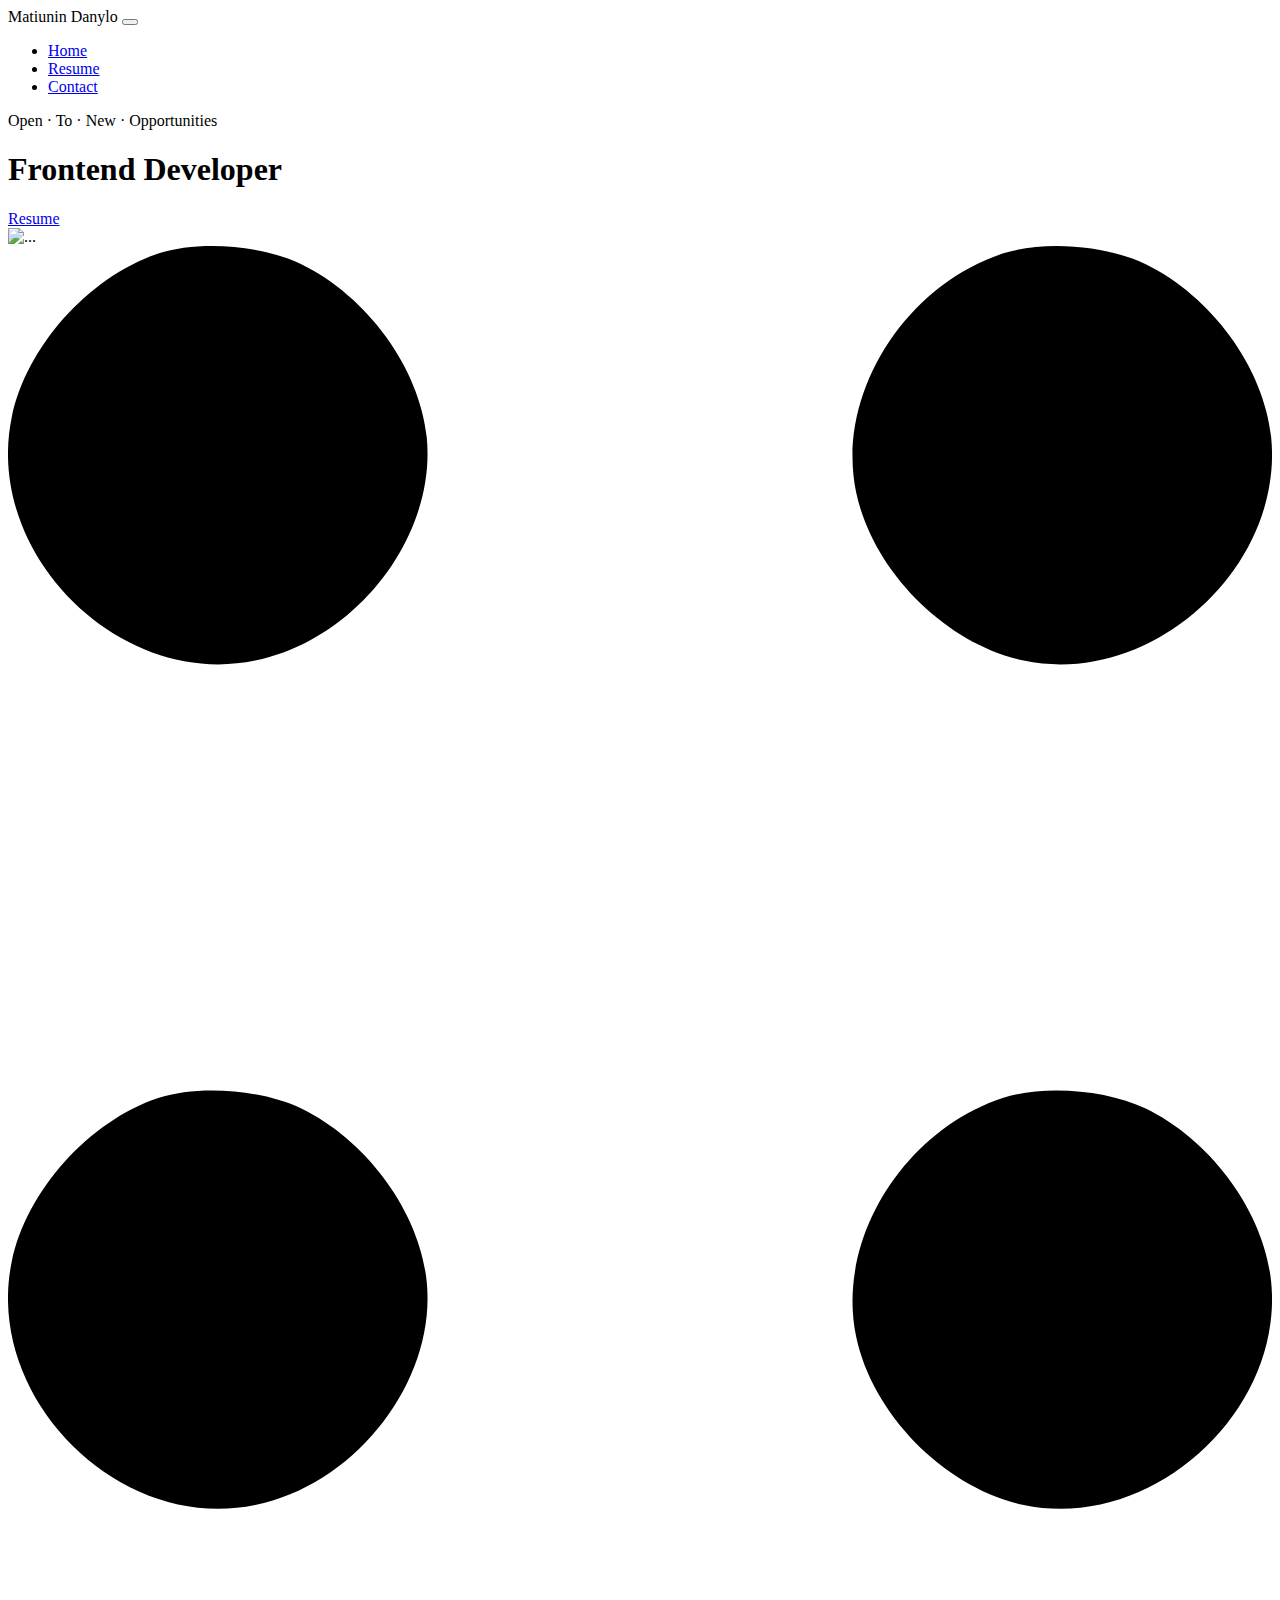
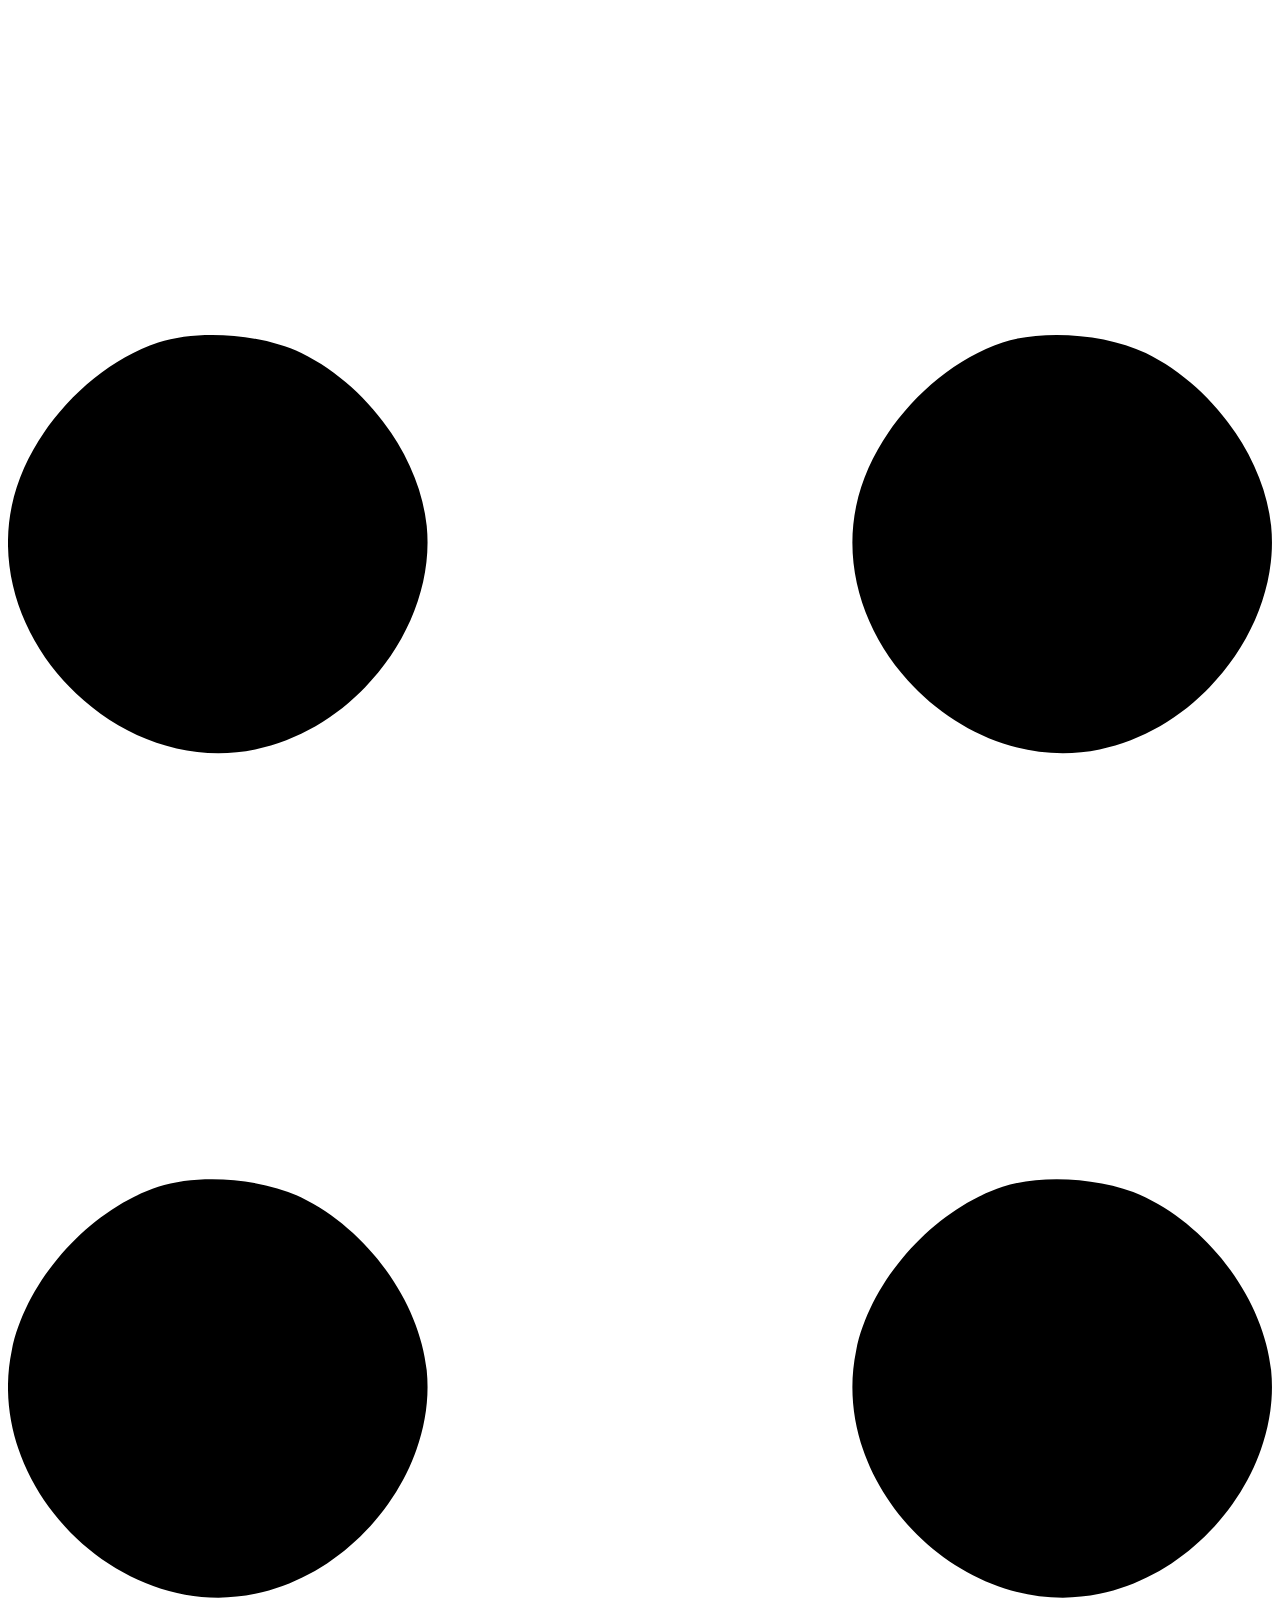
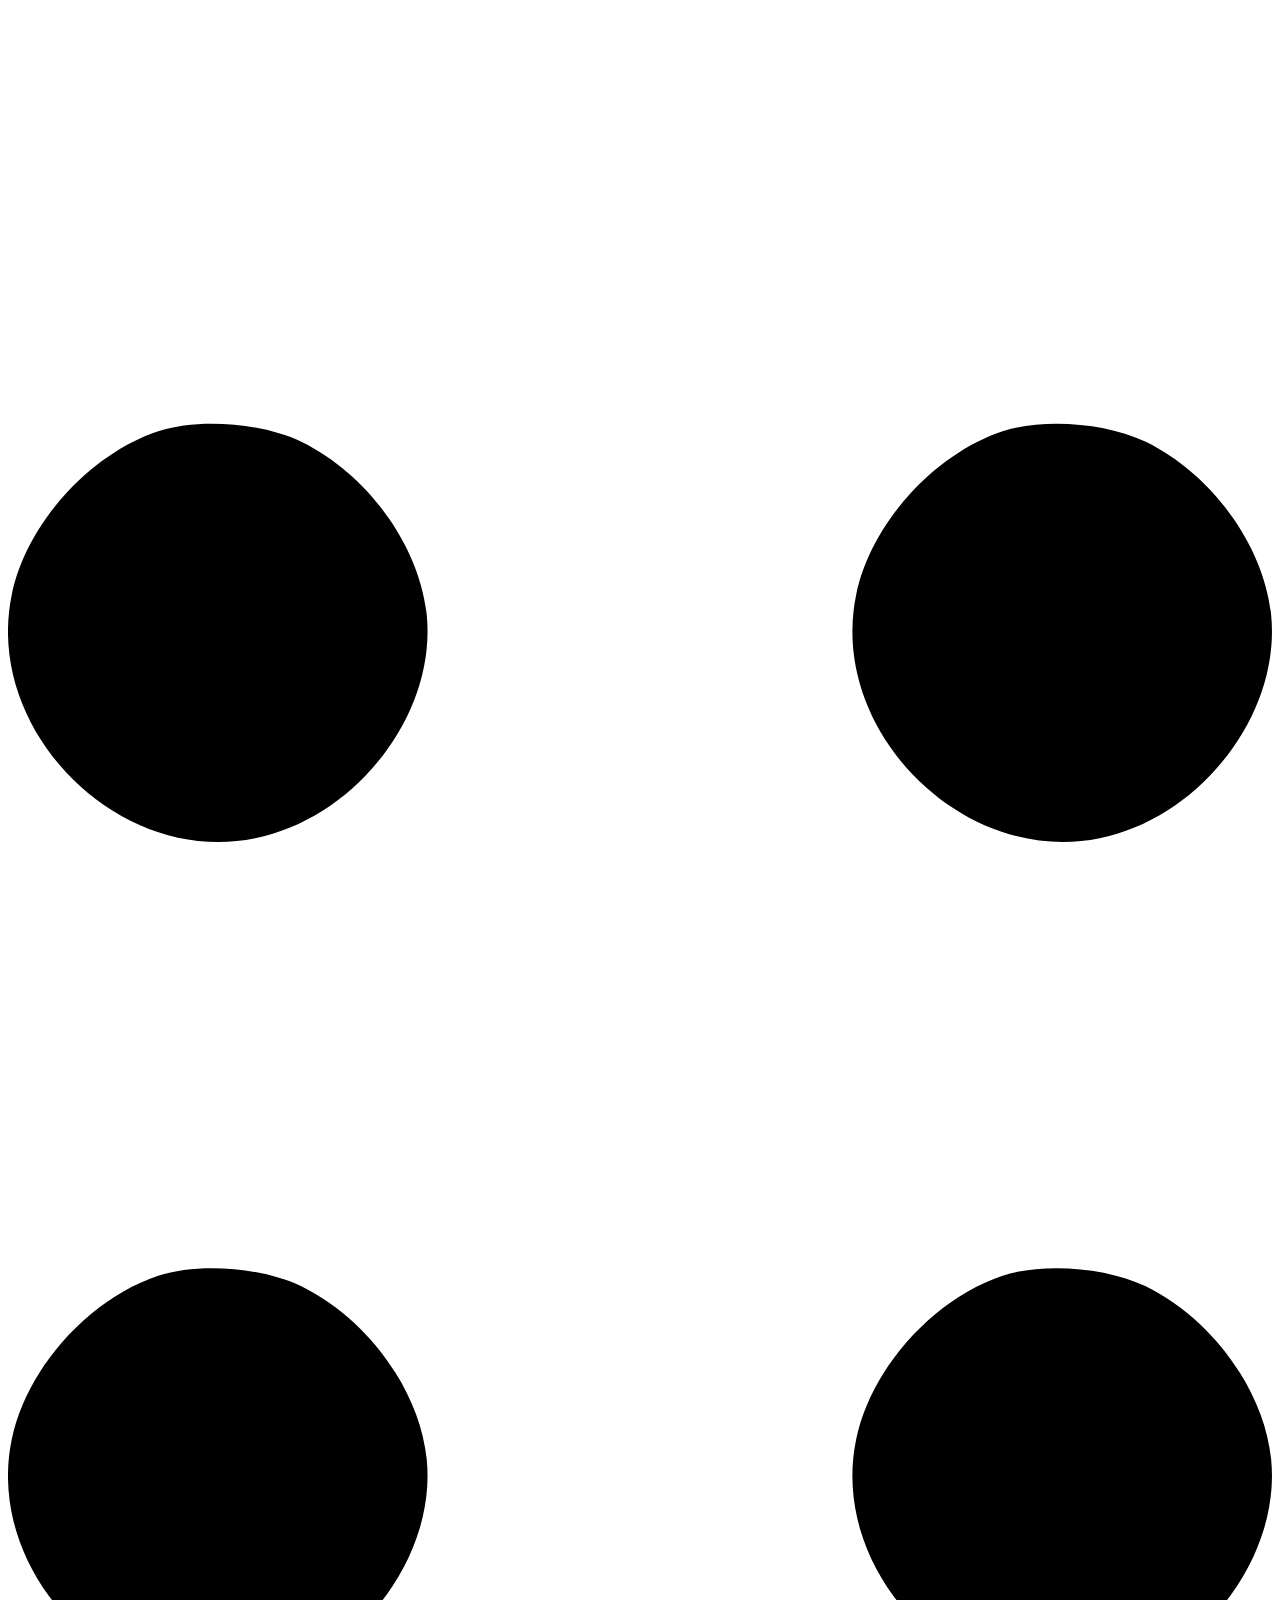
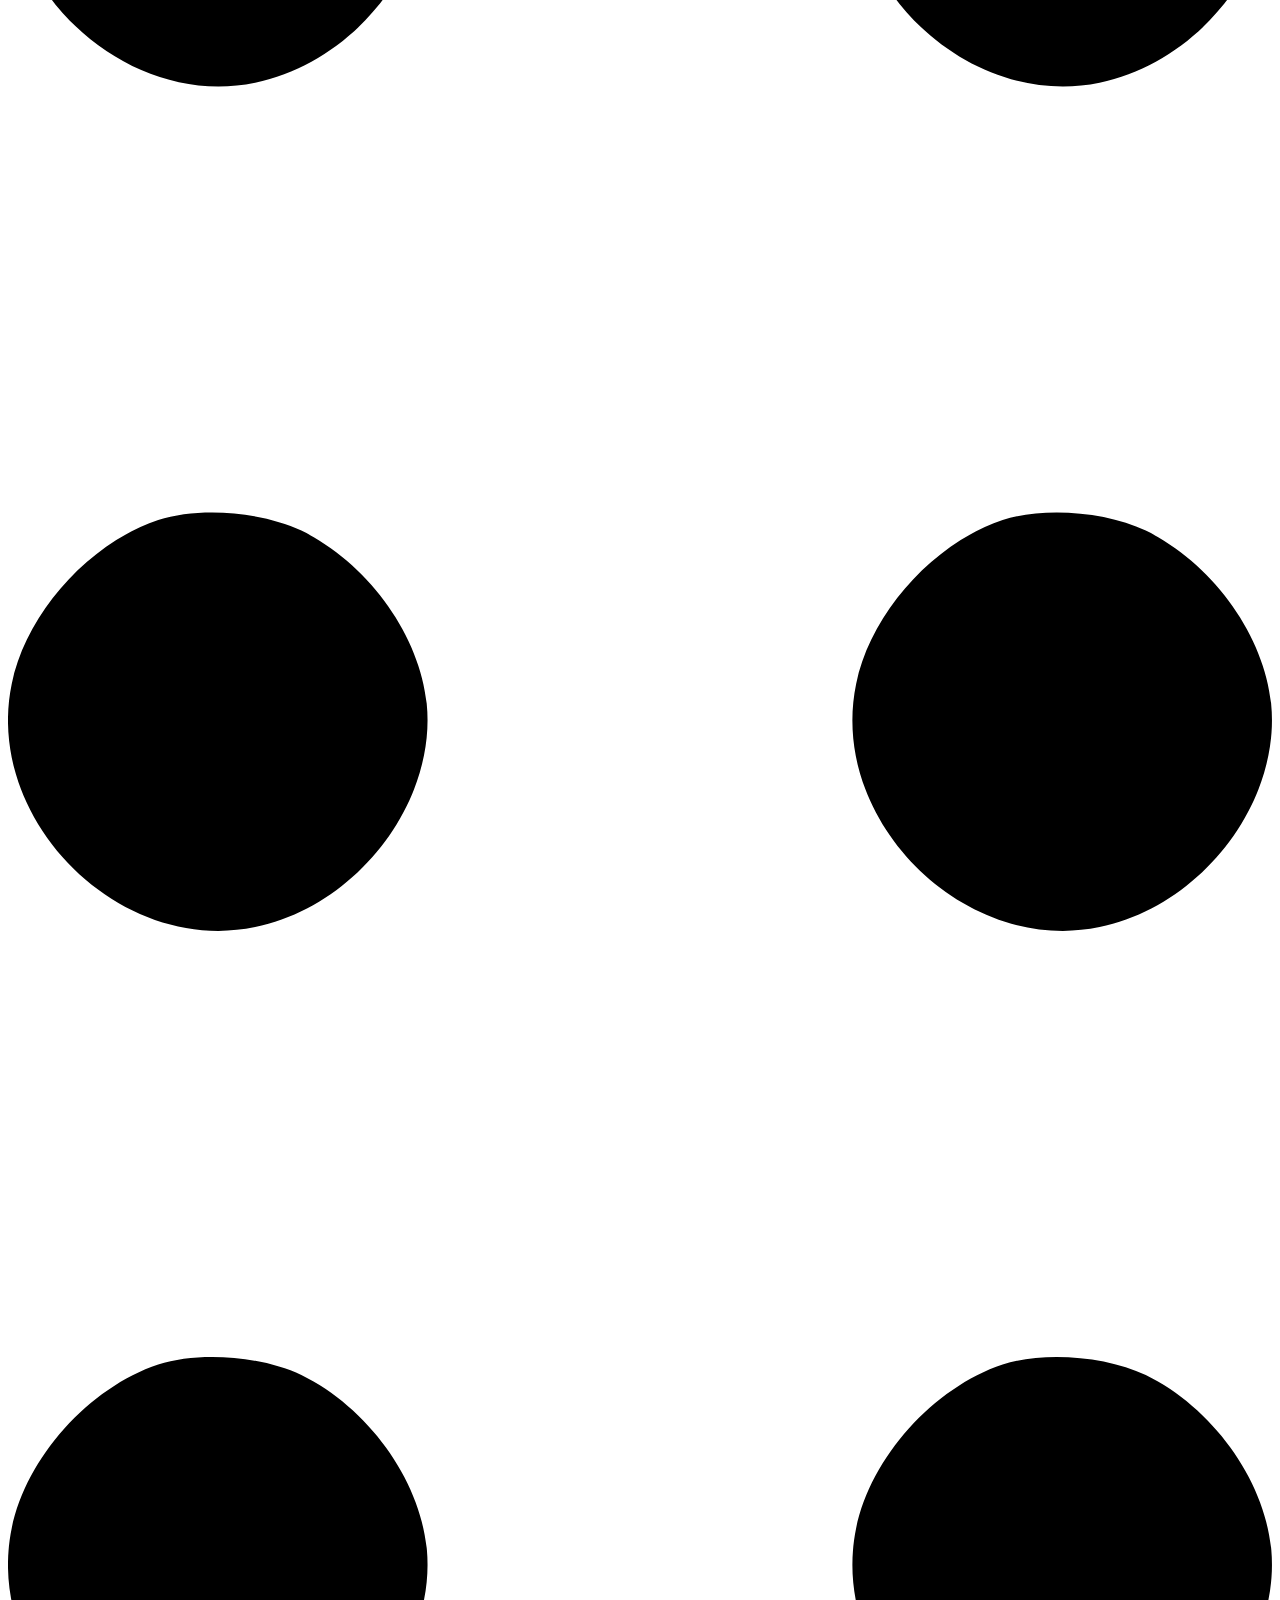
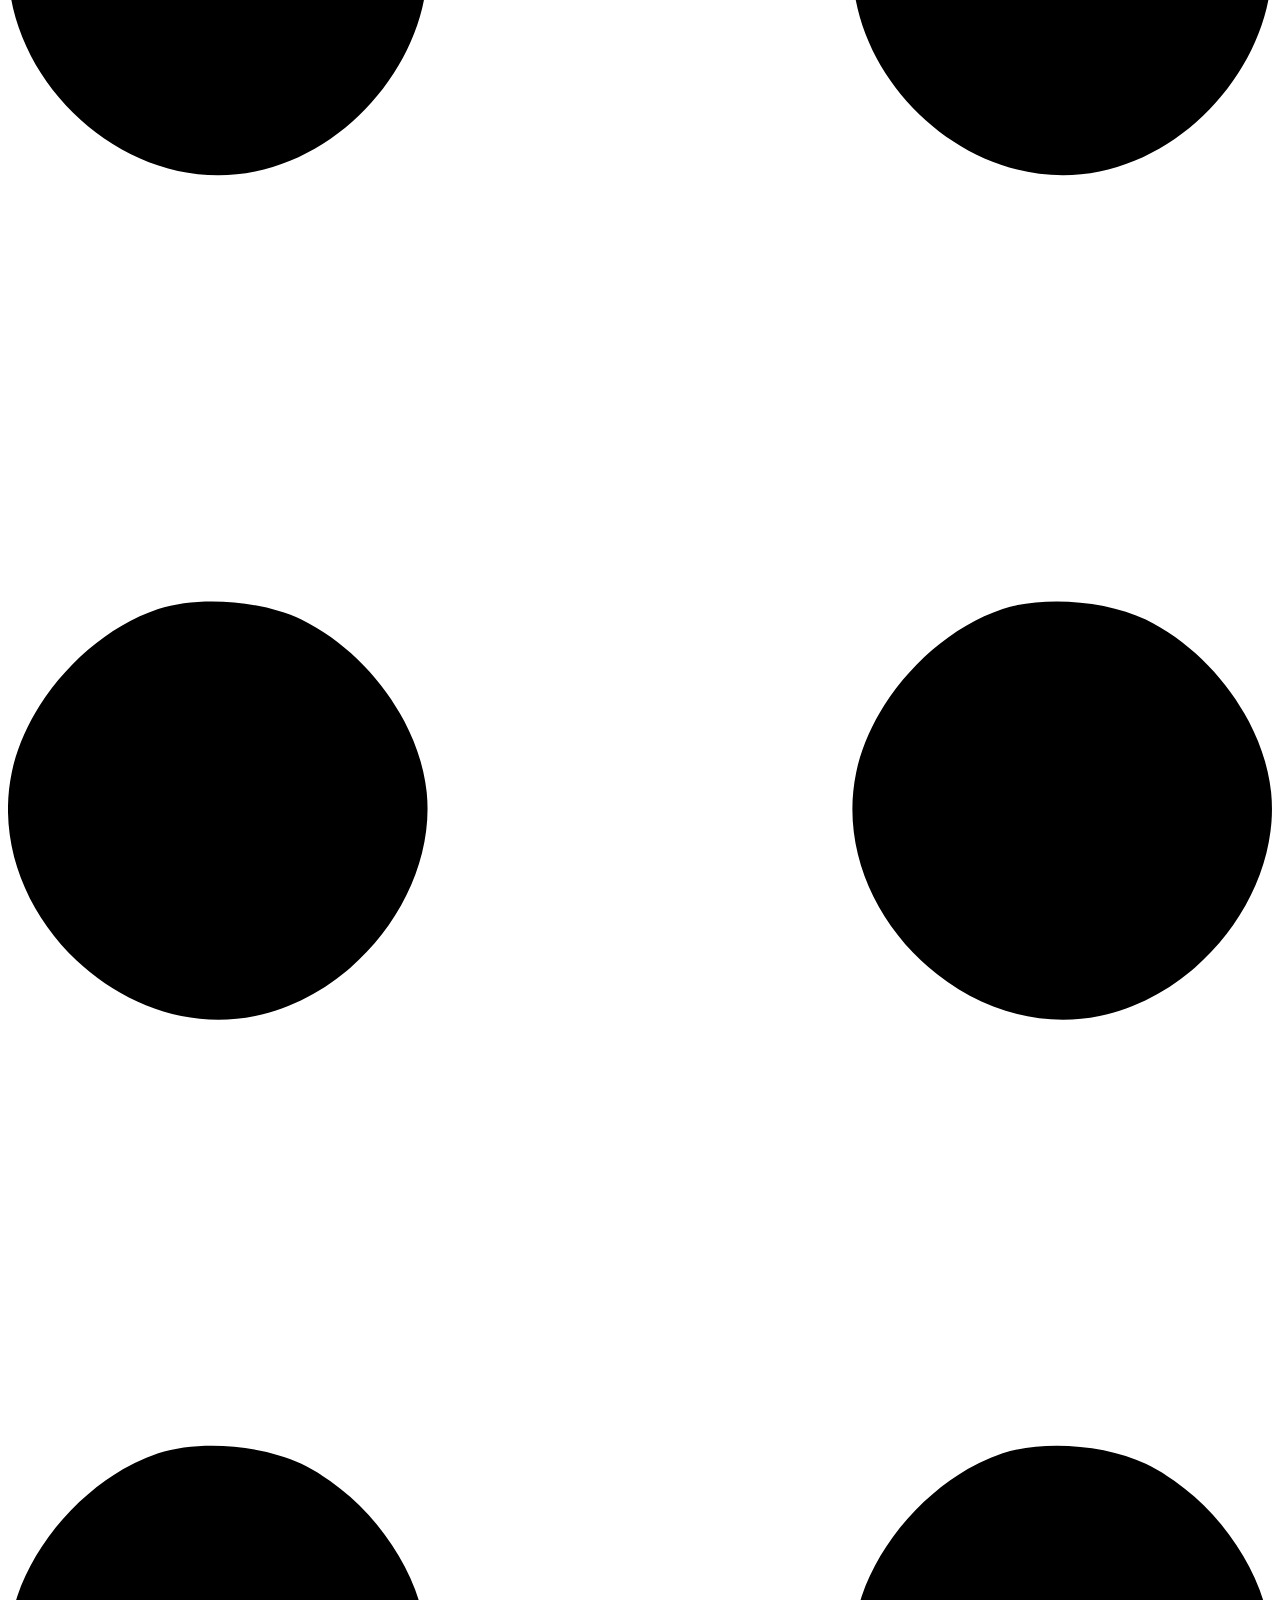
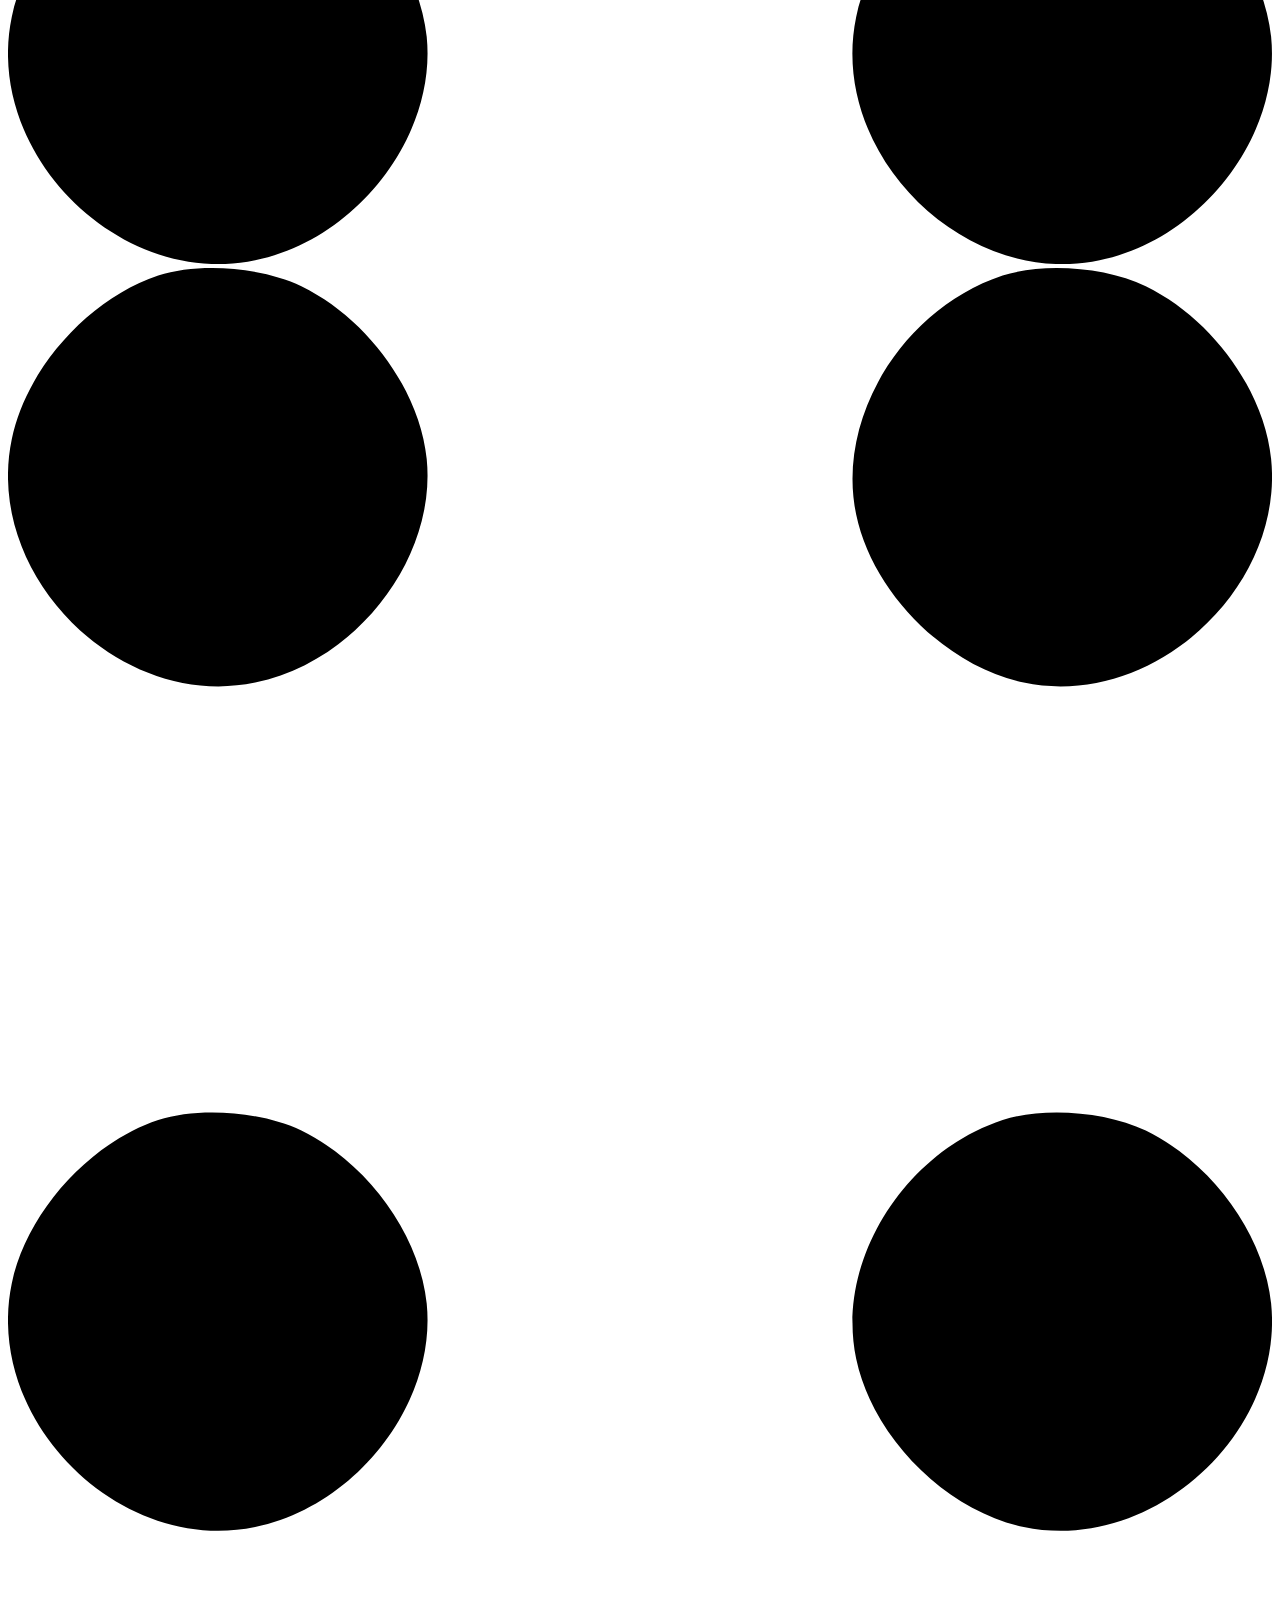
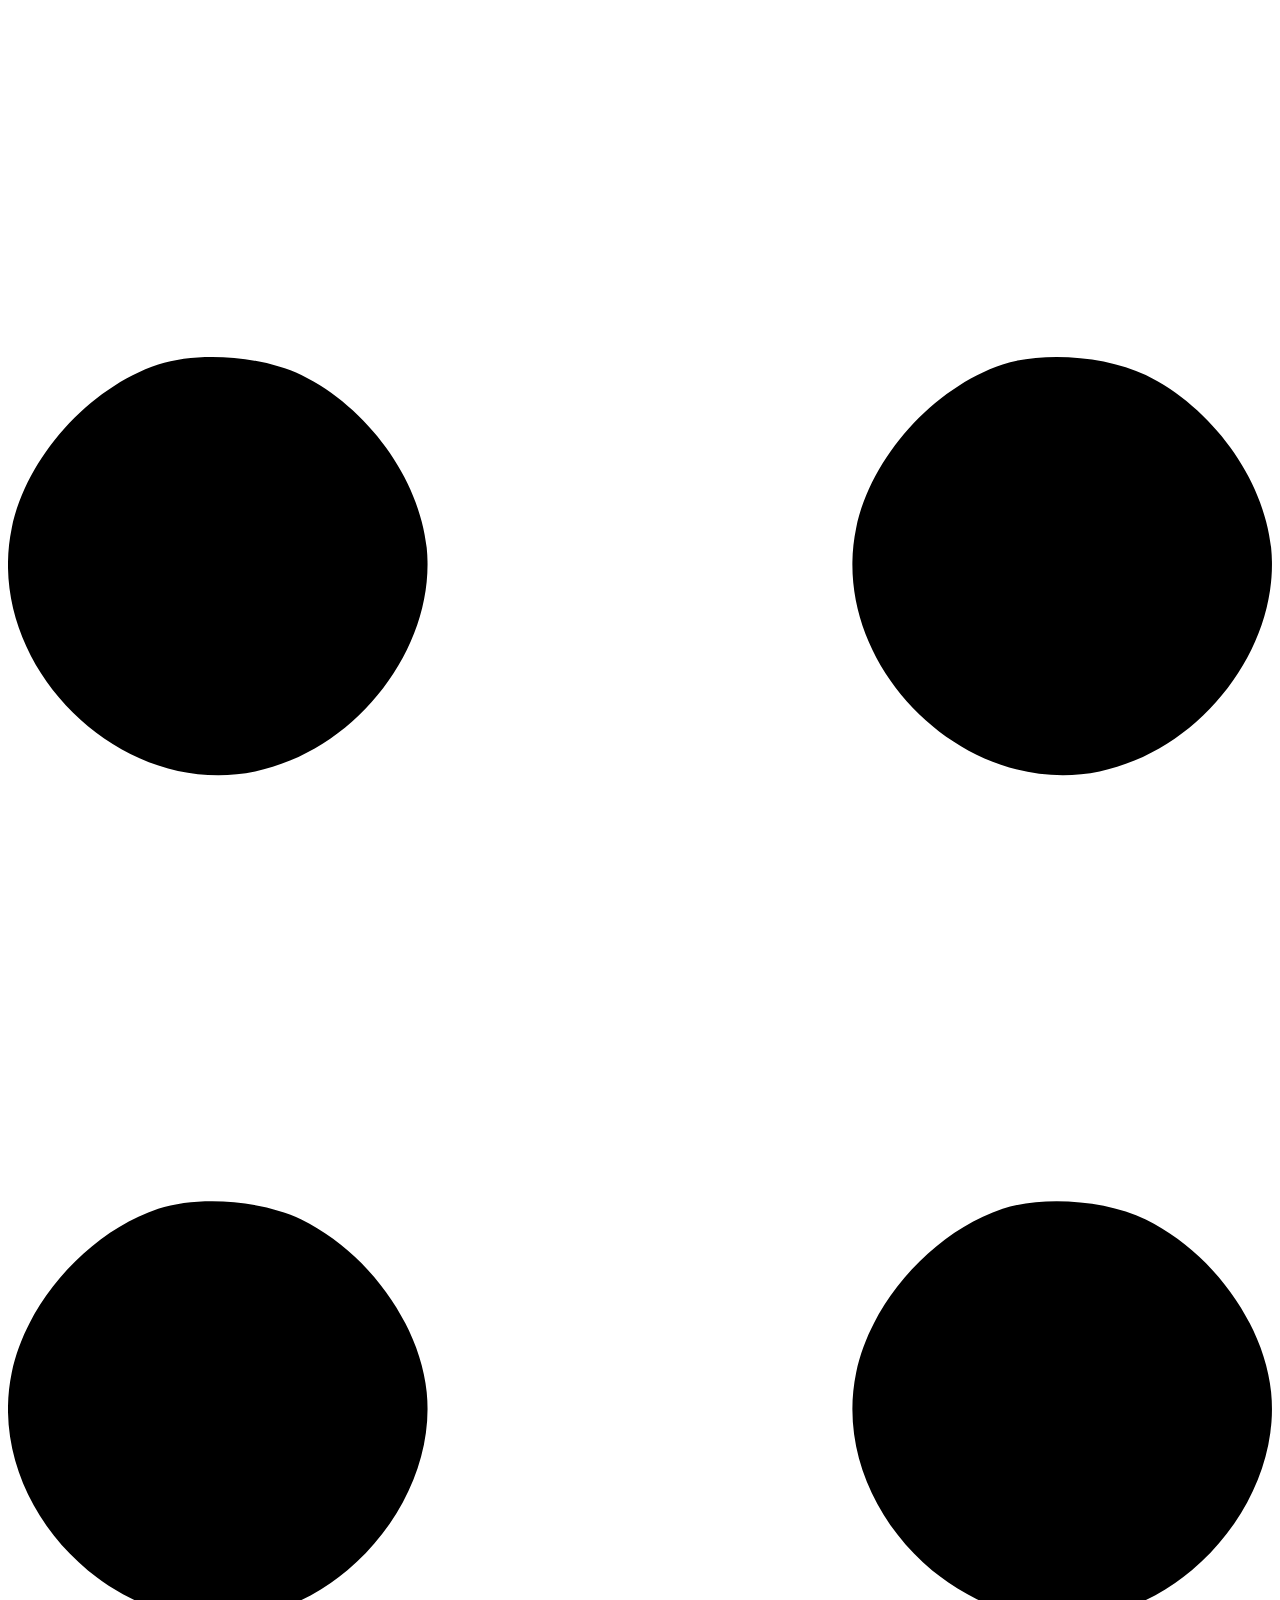
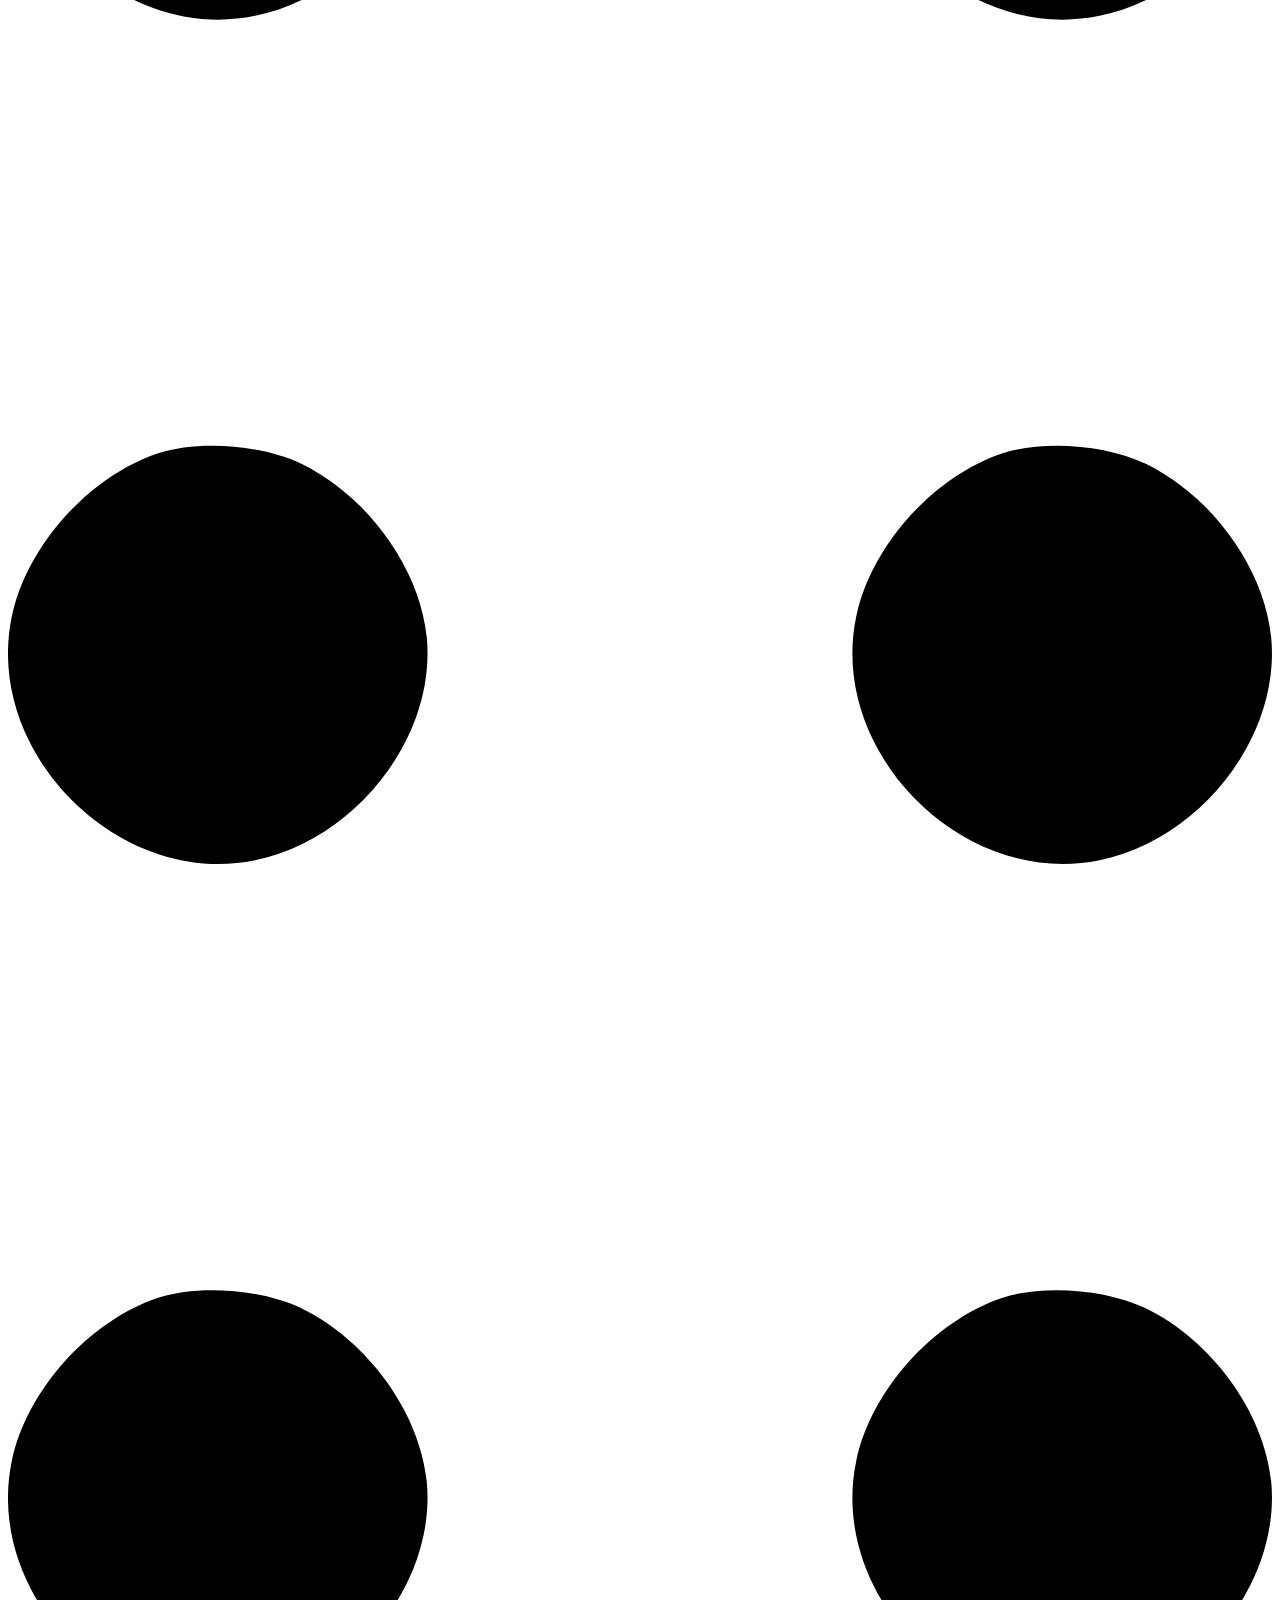
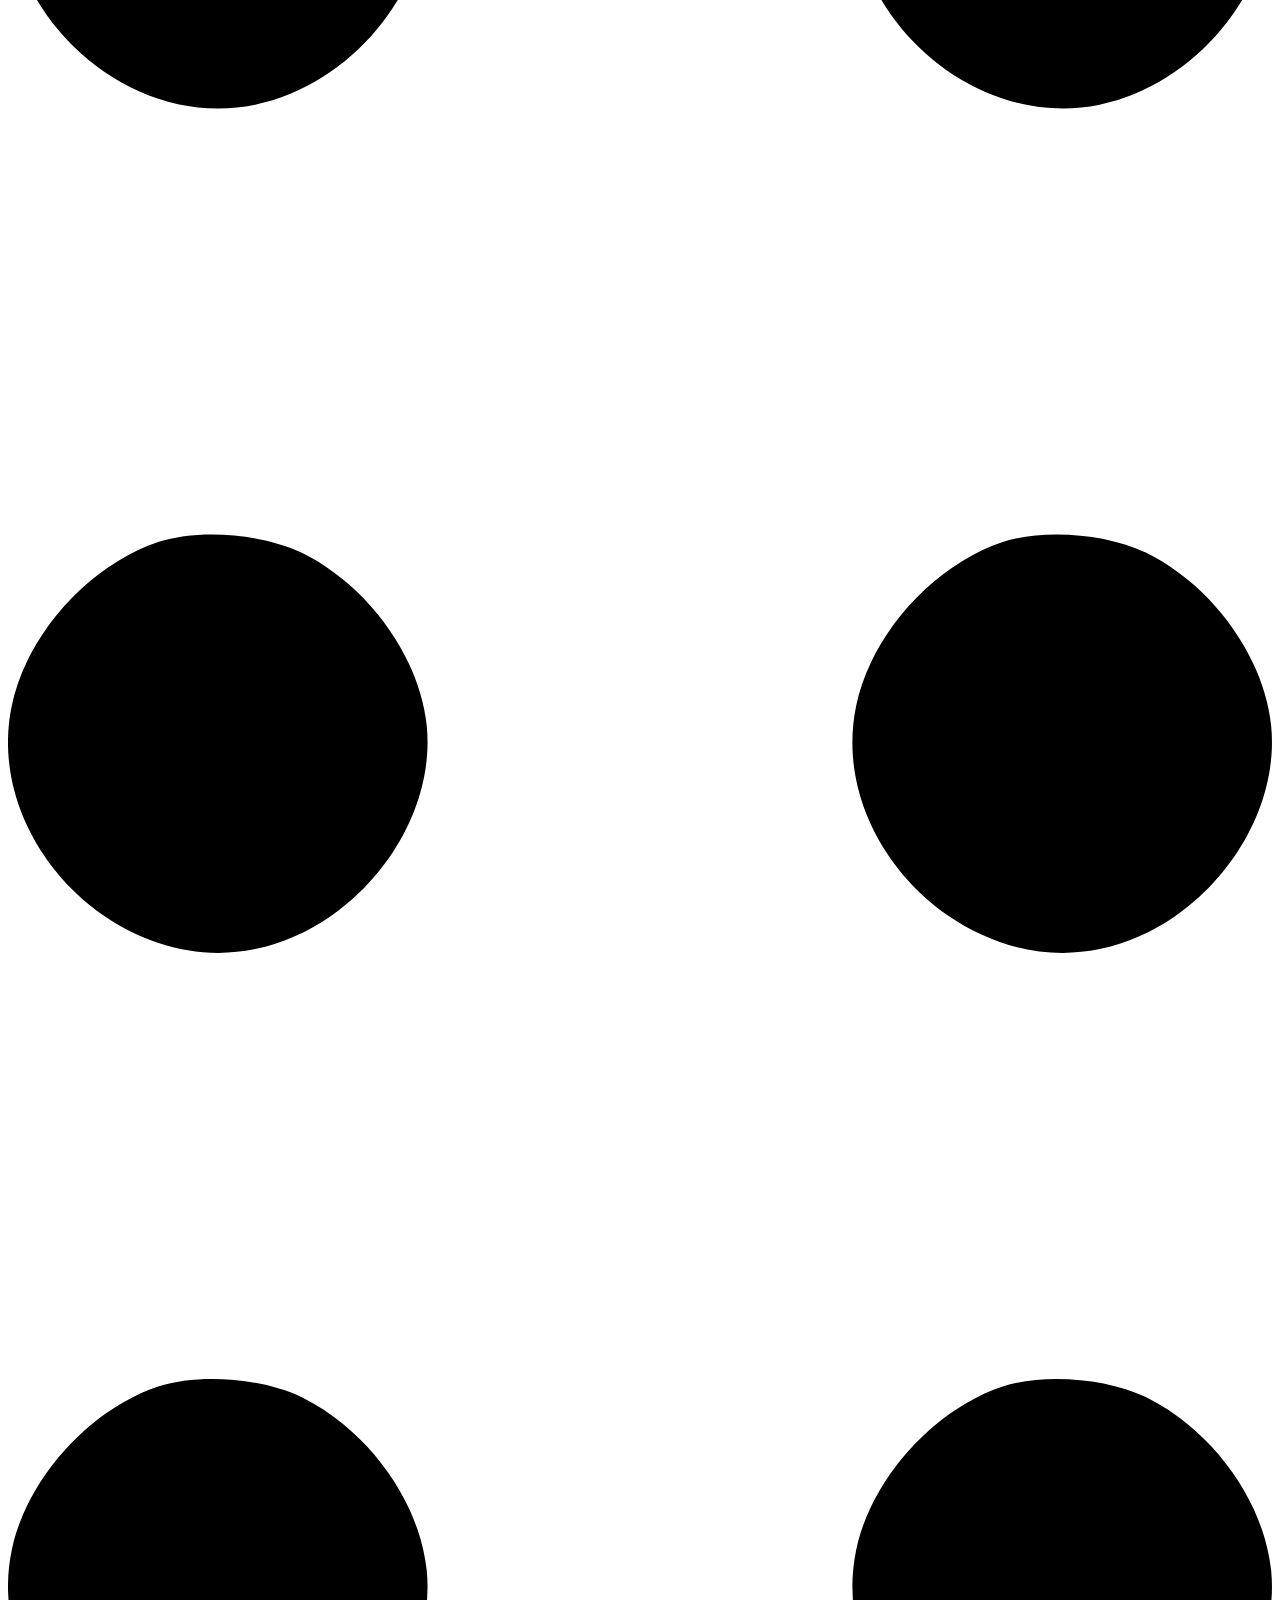
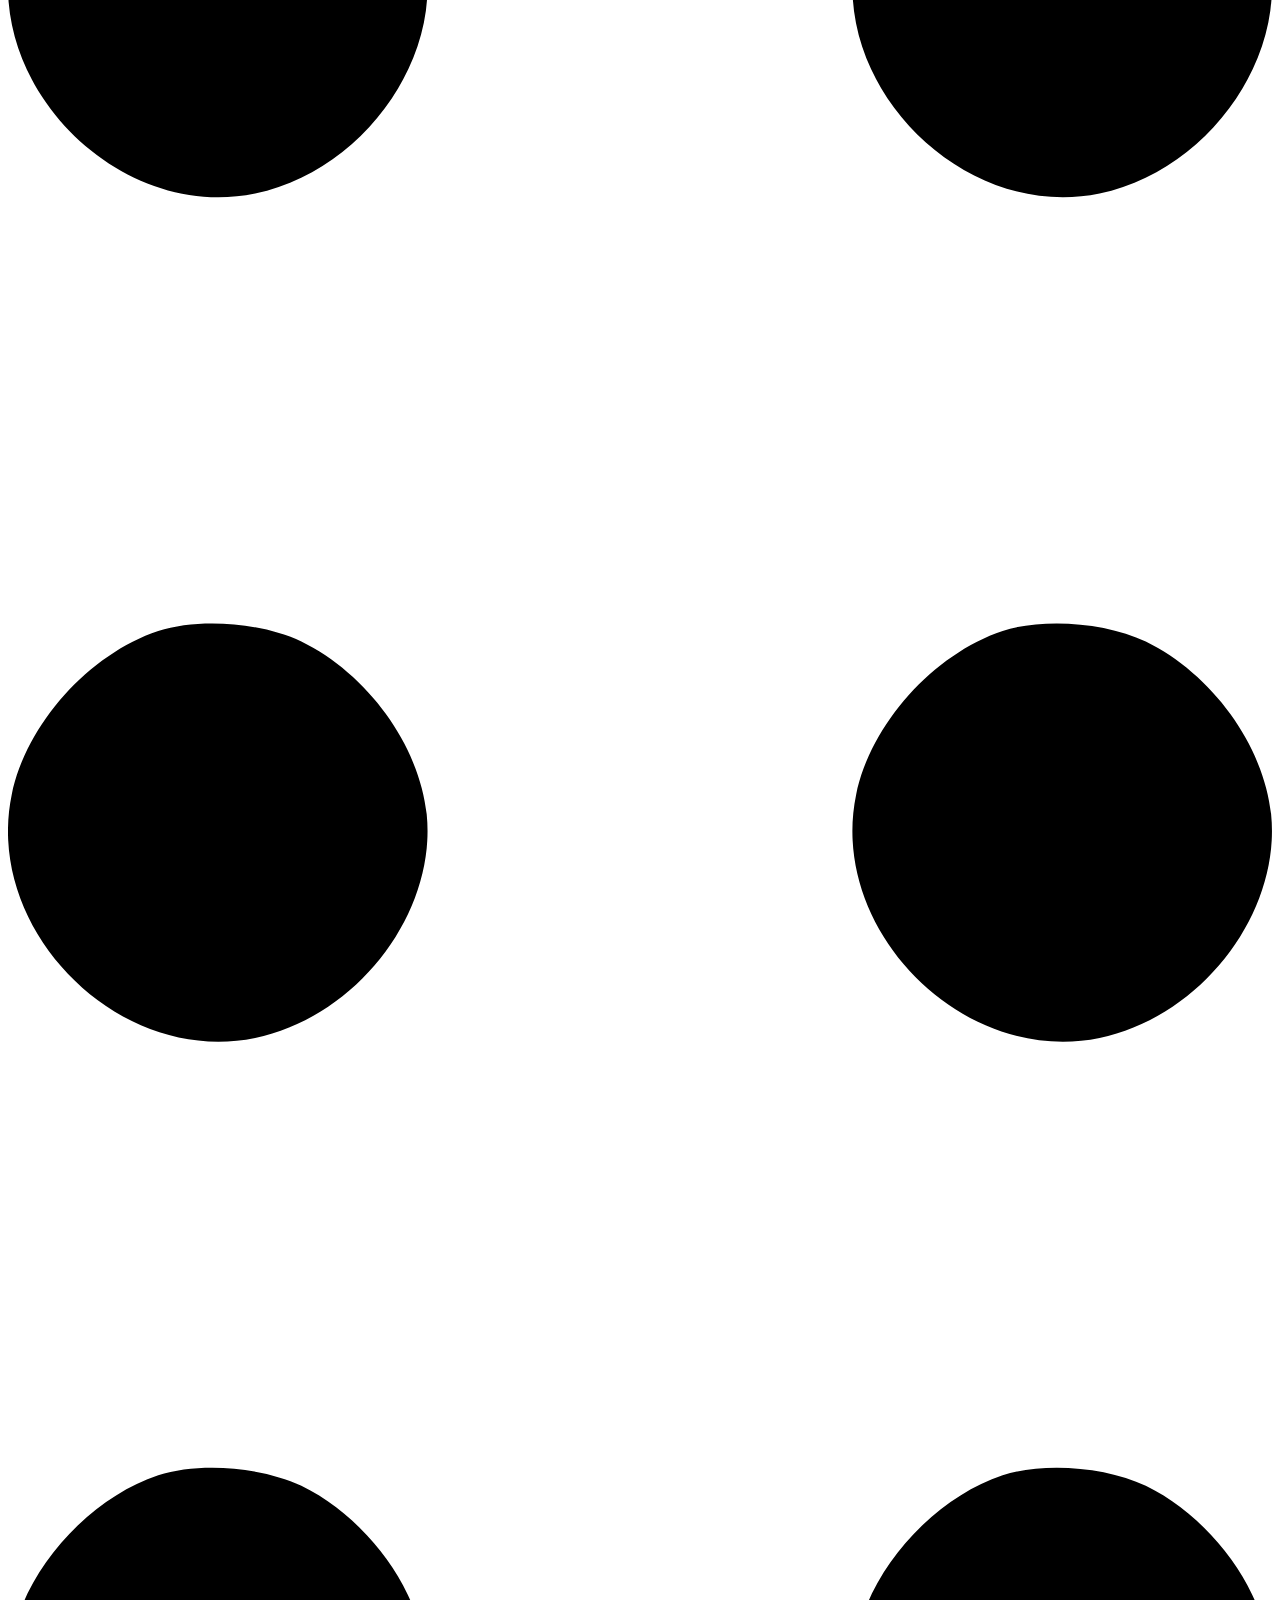
==== index.html @ 58a889aa "Add files via upload" ====
<!DOCTYPE html>
<html lang="en">
    <head>
        <meta charset="utf-8" />
        <meta name="viewport" content="width=device-width, initial-scale=1, shrink-to-fit=no" />
        <meta name="description" content="" />
        <meta name="author" content="" />
        <title>Resume - Matiunin Danylo</title>
        <!-- Favicon-->
        <link rel="icon" type="image/x-icon" href="assets/favicon.ico" />
        <!-- Custom Google font-->
        <link rel="preconnect" href="https://fonts.googleapis.com" />
        <link rel="preconnect" href="https://fonts.gstatic.com" crossorigin />
        <link href="https://fonts.googleapis.com/css2?family=Plus+Jakarta+Sans:wght@100;200;300;400;500;600;700;800;900&amp;display=swap" rel="stylesheet" />
        <!-- Bootstrap icons-->
        <link href="https://cdn.jsdelivr.net/npm/bootstrap-icons@1.8.1/font/bootstrap-icons.css" rel="stylesheet" />
        <!-- Core theme CSS (includes Bootstrap)-->
        <link href="css/styles.css" rel="stylesheet" />
    </head>
    <body class="d-flex flex-column h-100">
        <main class="flex-shrink-0">
            <!-- Navigation-->
            <nav class="navbar navbar-expand-lg navbar-light bg-white py-3">
                <div class="container px-5">
                    <a class="navbar-brand"><span class="fw-bolder text-primary">Matiunin Danylo</span></a>
                    <button class="navbar-toggler" type="button" data-bs-toggle="collapse" data-bs-target="#navbarSupportedContent" aria-controls="navbarSupportedContent" aria-expanded="false" aria-label="Toggle navigation"><span class="navbar-toggler-icon"></span></button>
                    <div class="collapse navbar-collapse" id="navbarSupportedContent">
                        <ul class="navbar-nav ms-auto mb-2 mb-lg-0 small fw-bolder">
                            <li class="nav-item"><a class="nav-link" href="index.html">Home</a></li>
                            <li class="nav-item"><a class="nav-link" href="resume.html">Resume</a></li>
                            <li class="nav-item"><a class="nav-link" href="contact.html">Contact</a></li>
                        </ul>
                    </div>
                </div>
            </nav>
            <!-- Header-->
            <header class="py-5">
                <div class="container px-5 pb-5">
                    <div class="row gx-5 align-items-center">
                        <div class="col-xxl-5">
                            <!-- Header text content-->
                            <div class="text-center text-xxl-start">
                                <div class="badge bg-gradient-primary-to-secondary text-white mb-4"><div class="text-uppercase">Open &middot; To &middot; New &middot; Opportunities</div></div>
                                <h1 class="display-3 fw-bolder mb-5"><span class="text-gradient d-inline">Frontend Developer</span></h1>
                                <div class="d-grid gap-3 d-sm-flex justify-content-sm-center justify-content-xxl-start mb-3">
                                    <a class="btn btn-primary btn-lg px-5 py-3 me-sm-3 fs-6 fw-bolder" href="resume.html">Resume</a>
                                </div>
                            </div>
                        </div>
                        <div class="col-xxl-7">
                            <!-- Header profile picture-->
                            <div class="d-flex justify-content-center mt-5 mt-xxl-0">
                                <div class="profile bg-gradient-primary-to-secondary">
                                    <!-- TIP: For best results, use a photo with a transparent background like the demo example below-->
                                    <!-- Watch a tutorial on how to do this on YouTube (link)-->
                                    <img class="profile-img" src="/assets/me-image.png" alt="..." />
                                    <div class="dots-1">
                                        <!-- SVG Dots-->
                                        <svg version="1.1" xmlns="http://www.w3.org/2000/svg" xmlns:xlink="http://www.w3.org/1999/xlink" x="0px" y="0px" viewBox="0 0 191.6 1215.4" style="enable-background: new 0 0 191.6 1215.4" xml:space="preserve">
                                            <g transform="translate(0.000000,1280.000000) scale(0.100000,-0.100000)">
                                                <path d="M227.7,12788.6c-105-35-200-141-222-248c-43-206,163-412,369-369c155,32,275,190,260,339c-11,105-90,213-190,262        C383.7,12801.6,289.7,12808.6,227.7,12788.6z"></path>
                                                <path d="M1507.7,12788.6c-151-50-253-216-222-362c25-119,136-230,254-255c194-41,395,142,375,339c-11,105-90,213-190,262        C1663.7,12801.6,1569.7,12808.6,1507.7,12788.6z"></path>
                                                <path d="M227.7,11508.6c-105-35-200-141-222-248c-43-206,163-412,369-369c155,32,275,190,260,339c-11,105-90,213-190,262        C383.7,11521.6,289.7,11528.6,227.7,11508.6z"></path>
                                                <path d="M1507.7,11508.6c-151-50-253-216-222-362c25-119,136-230,254-255c194-41,395,142,375,339c-11,105-90,213-190,262        C1663.7,11521.6,1569.7,11528.6,1507.7,11508.6z"></path>
                                                <path d="M227.7,10228.6c-105-35-200-141-222-248c-43-206,163-412,369-369c155,32,275,190,260,339c-11,105-90,213-190,262        C383.7,10241.6,289.7,10248.6,227.7,10228.6z"></path>
                                                <path d="M1507.7,10228.6c-105-35-200-141-222-248c-43-206,163-412,369-369c155,32,275,190,260,339c-11,105-90,213-190,262        C1663.7,10241.6,1569.7,10248.6,1507.7,10228.6z"></path>
                                                <path d="M227.7,8948.6c-105-35-200-141-222-248c-43-206,163-412,369-369c155,32,275,190,260,339c-11,105-90,213-190,262        C383.7,8961.6,289.7,8968.6,227.7,8948.6z"></path>
                                                <path d="M1507.7,8948.6c-105-35-200-141-222-248c-43-206,163-412,369-369c155,32,275,190,260,339c-11,105-90,213-190,262        C1663.7,8961.6,1569.7,8968.6,1507.7,8948.6z"></path>
                                                <path d="M227.7,7668.6c-105-35-200-141-222-248c-43-206,163-412,369-369c155,32,275,190,260,339c-11,105-90,213-190,262        C383.7,7681.6,289.7,7688.6,227.7,7668.6z"></path>
                                                <path d="M1507.7,7668.6c-105-35-200-141-222-248c-43-206,163-412,369-369c155,32,275,190,260,339c-11,105-90,213-190,262        C1663.7,7681.6,1569.7,7688.6,1507.7,7668.6z"></path>
                                                <path d="M227.7,6388.6c-105-35-200-141-222-248c-43-206,163-412,369-369c155,32,275,190,260,339c-11,105-90,213-190,262        C383.7,6401.6,289.7,6408.6,227.7,6388.6z"></path>
                                                <path d="M1507.7,6388.6c-105-35-200-141-222-248c-43-206,163-412,369-369c155,32,275,190,260,339c-11,105-90,213-190,262        C1663.7,6401.6,1569.7,6408.6,1507.7,6388.6z"></path>
                                                <path d="M227.7,5108.6c-105-35-200-141-222-248c-43-206,163-412,369-369c155,32,275,190,260,339c-11,105-90,213-190,262        C383.7,5121.6,289.7,5128.6,227.7,5108.6z"></path>
                                                <path d="M1507.7,5108.6c-105-35-200-141-222-248c-43-206,163-412,369-369c155,32,275,190,260,339c-11,105-90,213-190,262        C1663.7,5121.6,1569.7,5128.6,1507.7,5108.6z"></path>
                                                <path d="M227.7,3828.6c-105-35-200-141-222-248c-43-206,163-412,369-369c155,32,275,190,260,339c-11,105-90,213-190,262        C383.7,3841.6,289.7,3848.6,227.7,3828.6z"></path>
                                                <path d="M1507.7,3828.6c-105-35-200-141-222-248c-43-206,163-412,369-369c155,32,275,190,260,339c-11,105-90,213-190,262        C1663.7,3841.6,1569.7,3848.6,1507.7,3828.6z"></path>
                                                <path d="M227.7,2548.6c-105-35-200-141-222-248c-43-206,163-412,369-369c155,32,275,190,260,339c-11,105-90,213-190,262        C383.7,2561.6,289.7,2568.6,227.7,2548.6z"></path>
                                                <path d="M1507.7,2548.6c-105-35-200-141-222-248c-43-206,163-412,369-369c155,32,275,190,260,339c-11,105-90,213-190,262        C1663.7,2561.6,1569.7,2568.6,1507.7,2548.6z"></path>
                                                <path d="M227.7,1268.6c-105-35-200-141-222-248c-43-206,163-412,369-369c155,32,275,190,260,339c-11,105-90,213-190,262        C383.7,1281.6,289.7,1288.6,227.7,1268.6z"></path>
                                                <path d="M1507.7,1268.6c-105-35-200-141-222-248c-43-206,163-412,369-369c155,32,275,190,260,339c-11,105-90,213-190,262        C1663.7,1281.6,1569.7,1288.6,1507.7,1268.6z"></path>
                                            </g>
                                        </svg>
                                        <!-- END of SVG dots-->
                                    </div>
                                    <div class="dots-2">
                                        <!-- SVG Dots-->
                                        <svg version="1.1" xmlns="http://www.w3.org/2000/svg" xmlns:xlink="http://www.w3.org/1999/xlink" x="0px" y="0px" viewBox="0 0 191.6 1215.4" style="enable-background: new 0 0 191.6 1215.4" xml:space="preserve">
                                            <g transform="translate(0.000000,1280.000000) scale(0.100000,-0.100000)">
                                                <path d="M227.7,12788.6c-105-35-200-141-222-248c-43-206,163-412,369-369c155,32,275,190,260,339c-11,105-90,213-190,262        C383.7,12801.6,289.7,12808.6,227.7,12788.6z"></path>
                                                <path d="M1507.7,12788.6c-151-50-253-216-222-362c25-119,136-230,254-255c194-41,395,142,375,339c-11,105-90,213-190,262        C1663.7,12801.6,1569.7,12808.6,1507.7,12788.6z"></path>
                                                <path d="M227.7,11508.6c-105-35-200-141-222-248c-43-206,163-412,369-369c155,32,275,190,260,339c-11,105-90,213-190,262        C383.7,11521.6,289.7,11528.6,227.7,11508.6z"></path>
                                                <path d="M1507.7,11508.6c-151-50-253-216-222-362c25-119,136-230,254-255c194-41,395,142,375,339c-11,105-90,213-190,262        C1663.7,11521.6,1569.7,11528.6,1507.7,11508.6z"></path>
                                                <path d="M227.7,10228.6c-105-35-200-141-222-248c-43-206,163-412,369-369c155,32,275,190,260,339c-11,105-90,213-190,262        C383.7,10241.6,289.7,10248.6,227.7,10228.6z"></path>
                                                <path d="M1507.7,10228.6c-105-35-200-141-222-248c-43-206,163-412,369-369c155,32,275,190,260,339c-11,105-90,213-190,262        C1663.7,10241.6,1569.7,10248.6,1507.7,10228.6z"></path>
                                                <path d="M227.7,8948.6c-105-35-200-141-222-248c-43-206,163-412,369-369c155,32,275,190,260,339c-11,105-90,213-190,262        C383.7,8961.6,289.7,8968.6,227.7,8948.6z"></path>
                                                <path d="M1507.7,8948.6c-105-35-200-141-222-248c-43-206,163-412,369-369c155,32,275,190,260,339c-11,105-90,213-190,262        C1663.7,8961.6,1569.7,8968.6,1507.7,8948.6z"></path>
                                                <path d="M227.7,7668.6c-105-35-200-141-222-248c-43-206,163-412,369-369c155,32,275,190,260,339c-11,105-90,213-190,262        C383.7,7681.6,289.7,7688.6,227.7,7668.6z"></path>
                                                <path d="M1507.7,7668.6c-105-35-200-141-222-248c-43-206,163-412,369-369c155,32,275,190,260,339c-11,105-90,213-190,262        C1663.7,7681.6,1569.7,7688.6,1507.7,7668.6z"></path>
                                                <path d="M227.7,6388.6c-105-35-200-141-222-248c-43-206,163-412,369-369c155,32,275,190,260,339c-11,105-90,213-190,262        C383.7,6401.6,289.7,6408.6,227.7,6388.6z"></path>
                                                <path d="M1507.7,6388.6c-105-35-200-141-222-248c-43-206,163-412,369-369c155,32,275,190,260,339c-11,105-90,213-190,262        C1663.7,6401.6,1569.7,6408.6,1507.7,6388.6z"></path>
                                                <path d="M227.7,5108.6c-105-35-200-141-222-248c-43-206,163-412,369-369c155,32,275,190,260,339c-11,105-90,213-190,262        C383.7,5121.6,289.7,5128.6,227.7,5108.6z"></path>
                                                <path d="M1507.7,5108.6c-105-35-200-141-222-248c-43-206,163-412,369-369c155,32,275,190,260,339c-11,105-90,213-190,262        C1663.7,5121.6,1569.7,5128.6,1507.7,5108.6z"></path>
                                                <path d="M227.7,3828.6c-105-35-200-141-222-248c-43-206,163-412,369-369c155,32,275,190,260,339c-11,105-90,213-190,262        C383.7,3841.6,289.7,3848.6,227.7,3828.6z"></path>
                                                <path d="M1507.7,3828.6c-105-35-200-141-222-248c-43-206,163-412,369-369c155,32,275,190,260,339c-11,105-90,213-190,262        C1663.7,3841.6,1569.7,3848.6,1507.7,3828.6z"></path>
                                                <path d="M227.7,2548.6c-105-35-200-141-222-248c-43-206,163-412,369-369c155,32,275,190,260,339c-11,105-90,213-190,262        C383.7,2561.6,289.7,2568.6,227.7,2548.6z"></path>
                                                <path d="M1507.7,2548.6c-105-35-200-141-222-248c-43-206,163-412,369-369c155,32,275,190,260,339c-11,105-90,213-190,262        C1663.7,2561.6,1569.7,2568.6,1507.7,2548.6z"></path>
                                                <path d="M227.7,1268.6c-105-35-200-141-222-248c-43-206,163-412,369-369c155,32,275,190,260,339c-11,105-90,213-190,262        C383.7,1281.6,289.7,1288.6,227.7,1268.6z"></path>
                                                <path d="M1507.7,1268.6c-105-35-200-141-222-248c-43-206,163-412,369-369c155,32,275,190,260,339c-11,105-90,213-190,262        C1663.7,1281.6,1569.7,1288.6,1507.7,1268.6z"></path>
                                            </g>
                                        </svg>
                                        <!-- END of SVG dots-->
                                    </div>
                                    <div class="dots-3">
                                        <!-- SVG Dots-->
                                        <svg version="1.1" xmlns="http://www.w3.org/2000/svg" xmlns:xlink="http://www.w3.org/1999/xlink" x="0px" y="0px" viewBox="0 0 191.6 1215.4" style="enable-background: new 0 0 191.6 1215.4" xml:space="preserve">
                                            <g transform="translate(0.000000,1280.000000) scale(0.100000,-0.100000)">
                                                <path d="M227.7,12788.6c-105-35-200-141-222-248c-43-206,163-412,369-369c155,32,275,190,260,339c-11,105-90,213-190,262        C383.7,12801.6,289.7,12808.6,227.7,12788.6z"></path>
                                                <path d="M1507.7,12788.6c-151-50-253-216-222-362c25-119,136-230,254-255c194-41,395,142,375,339c-11,105-90,213-190,262        C1663.7,12801.6,1569.7,12808.6,1507.7,12788.6z"></path>
                                                <path d="M227.7,11508.6c-105-35-200-141-222-248c-43-206,163-412,369-369c155,32,275,190,260,339c-11,105-90,213-190,262        C383.7,11521.6,289.7,11528.6,227.7,11508.6z"></path>
                                                <path d="M1507.7,11508.6c-151-50-253-216-222-362c25-119,136-230,254-255c194-41,395,142,375,339c-11,105-90,213-190,262        C1663.7,11521.6,1569.7,11528.6,1507.7,11508.6z"></path>
                                                <path d="M227.7,10228.6c-105-35-200-141-222-248c-43-206,163-412,369-369c155,32,275,190,260,339c-11,105-90,213-190,262        C383.7,10241.6,289.7,10248.6,227.7,10228.6z"></path>
                                                <path d="M1507.7,10228.6c-105-35-200-141-222-248c-43-206,163-412,369-369c155,32,275,190,260,339c-11,105-90,213-190,262        C1663.7,10241.6,1569.7,10248.6,1507.7,10228.6z"></path>
                                                <path d="M227.7,8948.6c-105-35-200-141-222-248c-43-206,163-412,369-369c155,32,275,190,260,339c-11,105-90,213-190,262        C383.7,8961.6,289.7,8968.6,227.7,8948.6z"></path>
                                                <path d="M1507.7,8948.6c-105-35-200-141-222-248c-43-206,163-412,369-369c155,32,275,190,260,339c-11,105-90,213-190,262        C1663.7,8961.6,1569.7,8968.6,1507.7,8948.6z"></path>
                                                <path d="M227.7,7668.6c-105-35-200-141-222-248c-43-206,163-412,369-369c155,32,275,190,260,339c-11,105-90,213-190,262        C383.7,7681.6,289.7,7688.6,227.7,7668.6z"></path>
                                                <path d="M1507.7,7668.6c-105-35-200-141-222-248c-43-206,163-412,369-369c155,32,275,190,260,339c-11,105-90,213-190,262        C1663.7,7681.6,1569.7,7688.6,1507.7,7668.6z"></path>
                                                <path d="M227.7,6388.6c-105-35-200-141-222-248c-43-206,163-412,369-369c155,32,275,190,260,339c-11,105-90,213-190,262        C383.7,6401.6,289.7,6408.6,227.7,6388.6z"></path>
                                                <path d="M1507.7,6388.6c-105-35-200-141-222-248c-43-206,163-412,369-369c155,32,275,190,260,339c-11,105-90,213-190,262        C1663.7,6401.6,1569.7,6408.6,1507.7,6388.6z"></path>
                                                <path d="M227.7,5108.6c-105-35-200-141-222-248c-43-206,163-412,369-369c155,32,275,190,260,339c-11,105-90,213-190,262        C383.7,5121.6,289.7,5128.6,227.7,5108.6z"></path>
                                                <path d="M1507.7,5108.6c-105-35-200-141-222-248c-43-206,163-412,369-369c155,32,275,190,260,339c-11,105-90,213-190,262        C1663.7,5121.6,1569.7,5128.6,1507.7,5108.6z"></path>
                                                <path d="M227.7,3828.6c-105-35-200-141-222-248c-43-206,163-412,369-369c155,32,275,190,260,339c-11,105-90,213-190,262        C383.7,3841.6,289.7,3848.6,227.7,3828.6z"></path>
                                                <path d="M1507.7,3828.6c-105-35-200-141-222-248c-43-206,163-412,369-369c155,32,275,190,260,339c-11,105-90,213-190,262        C1663.7,3841.6,1569.7,3848.6,1507.7,3828.6z"></path>
                                                <path d="M227.7,2548.6c-105-35-200-141-222-248c-43-206,163-412,369-369c155,32,275,190,260,339c-11,105-90,213-190,262        C383.7,2561.6,289.7,2568.6,227.7,2548.6z"></path>
                                                <path d="M1507.7,2548.6c-105-35-200-141-222-248c-43-206,163-412,369-369c155,32,275,190,260,339c-11,105-90,213-190,262        C1663.7,2561.6,1569.7,2568.6,1507.7,2548.6z"></path>
                                                <path d="M227.7,1268.6c-105-35-200-141-222-248c-43-206,163-412,369-369c155,32,275,190,260,339c-11,105-90,213-190,262        C383.7,1281.6,289.7,1288.6,227.7,1268.6z"></path>
                                                <path d="M1507.7,1268.6c-105-35-200-141-222-248c-43-206,163-412,369-369c155,32,275,190,260,339c-11,105-90,213-190,262        C1663.7,1281.6,1569.7,1288.6,1507.7,1268.6z"></path>
                                            </g>
                                        </svg>
                                        <!-- END of SVG dots-->
                                    </div>
                                    <div class="dots-4">
                                        <!-- SVG Dots-->
                                        <svg version="1.1" xmlns="http://www.w3.org/2000/svg" xmlns:xlink="http://www.w3.org/1999/xlink" x="0px" y="0px" viewBox="0 0 191.6 1215.4" style="enable-background: new 0 0 191.6 1215.4" xml:space="preserve">
                                            <g transform="translate(0.000000,1280.000000) scale(0.100000,-0.100000)">
                                                <path d="M227.7,12788.6c-105-35-200-141-222-248c-43-206,163-412,369-369c155,32,275,190,260,339c-11,105-90,213-190,262        C383.7,12801.6,289.7,12808.6,227.7,12788.6z"></path>
                                                <path d="M1507.7,12788.6c-151-50-253-216-222-362c25-119,136-230,254-255c194-41,395,142,375,339c-11,105-90,213-190,262        C1663.7,12801.6,1569.7,12808.6,1507.7,12788.6z"></path>
                                                <path d="M227.7,11508.6c-105-35-200-141-222-248c-43-206,163-412,369-369c155,32,275,190,260,339c-11,105-90,213-190,262        C383.7,11521.6,289.7,11528.6,227.7,11508.6z"></path>
                                                <path d="M1507.7,11508.6c-151-50-253-216-222-362c25-119,136-230,254-255c194-41,395,142,375,339c-11,105-90,213-190,262        C1663.7,11521.6,1569.7,11528.6,1507.7,11508.6z"></path>
                                                <path d="M227.7,10228.6c-105-35-200-141-222-248c-43-206,163-412,369-369c155,32,275,190,260,339c-11,105-90,213-190,262        C383.7,10241.6,289.7,10248.6,227.7,10228.6z"></path>
                                                <path d="M1507.7,10228.6c-105-35-200-141-222-248c-43-206,163-412,369-369c155,32,275,190,260,339c-11,105-90,213-190,262        C1663.7,10241.6,1569.7,10248.6,1507.7,10228.6z"></path>
                                                <path d="M227.7,8948.6c-105-35-200-141-222-248c-43-206,163-412,369-369c155,32,275,190,260,339c-11,105-90,213-190,262        C383.7,8961.6,289.7,8968.6,227.7,8948.6z"></path>
                                                <path d="M1507.7,8948.6c-105-35-200-141-222-248c-43-206,163-412,369-369c155,32,275,190,260,339c-11,105-90,213-190,262        C1663.7,8961.6,1569.7,8968.6,1507.7,8948.6z"></path>
                                                <path d="M227.7,7668.6c-105-35-200-141-222-248c-43-206,163-412,369-369c155,32,275,190,260,339c-11,105-90,213-190,262        C383.7,7681.6,289.7,7688.6,227.7,7668.6z"></path>
                                                <path d="M1507.7,7668.6c-105-35-200-141-222-248c-43-206,163-412,369-369c155,32,275,190,260,339c-11,105-90,213-190,262        C1663.7,7681.6,1569.7,7688.6,1507.7,7668.6z"></path>
                                                <path d="M227.7,6388.6c-105-35-200-141-222-248c-43-206,163-412,369-369c155,32,275,190,260,339c-11,105-90,213-190,262        C383.7,6401.6,289.7,6408.6,227.7,6388.6z"></path>
                                                <path d="M1507.7,6388.6c-105-35-200-141-222-248c-43-206,163-412,369-369c155,32,275,190,260,339c-11,105-90,213-190,262        C1663.7,6401.6,1569.7,6408.6,1507.7,6388.6z"></path>
                                                <path d="M227.7,5108.6c-105-35-200-141-222-248c-43-206,163-412,369-369c155,32,275,190,260,339c-11,105-90,213-190,262        C383.7,5121.6,289.7,5128.6,227.7,5108.6z"></path>
                                                <path d="M1507.7,5108.6c-105-35-200-141-222-248c-43-206,163-412,369-369c155,32,275,190,260,339c-11,105-90,213-190,262        C1663.7,5121.6,1569.7,5128.6,1507.7,5108.6z"></path>
                                                <path d="M227.7,3828.6c-105-35-200-141-222-248c-43-206,163-412,369-369c155,32,275,190,260,339c-11,105-90,213-190,262        C383.7,3841.6,289.7,3848.6,227.7,3828.6z"></path>
                                                <path d="M1507.7,3828.6c-105-35-200-141-222-248c-43-206,163-412,369-369c155,32,275,190,260,339c-11,105-90,213-190,262        C1663.7,3841.6,1569.7,3848.6,1507.7,3828.6z"></path>
                                                <path d="M227.7,2548.6c-105-35-200-141-222-248c-43-206,163-412,369-369c155,32,275,190,260,339c-11,105-90,213-190,262        C383.7,2561.6,289.7,2568.6,227.7,2548.6z"></path>
                                                <path d="M1507.7,2548.6c-105-35-200-141-222-248c-43-206,163-412,369-369c155,32,275,190,260,339c-11,105-90,213-190,262        C1663.7,2561.6,1569.7,2568.6,1507.7,2548.6z"></path>
                                                <path d="M227.7,1268.6c-105-35-200-141-222-248c-43-206,163-412,369-369c155,32,275,190,260,339c-11,105-90,213-190,262        C383.7,1281.6,289.7,1288.6,227.7,1268.6z"></path>
                                                <path d="M1507.7,1268.6c-105-35-200-141-222-248c-43-206,163-412,369-369c155,32,275,190,260,339c-11,105-90,213-190,262        C1663.7,1281.6,1569.7,1288.6,1507.7,1268.6z"></path>
                                            </g>
                                        </svg>
                                        <!-- END of SVG dots-->
                                    </div>
                                </div>
                            </div>
                        </div>
                    </div>
                </div>
            </header>
            <!-- Call to action section-->
            <section class="py-5 bg-gradient-primary-to-secondary text-white">
                <div class="container px-5 my-5">
                    <div class="text-center">
                        <h2 class="display-4 fw-bolder mb-4">Let's build something together</h2>
                        <a class="btn btn-outline-light btn-lg px-5 py-3 fs-6 fw-bolder" href="contact.html">Contact me</a>
                    </div>
                </div>
            </section>
            <!-- About Section-->
            <section class="bg-light py-5">
                <div class="container px-5">
                    <div class="row gx-5 justify-content-center">
                        <div class="col-xxl-8">
                            <div class="text-center my-5">
                                <h2 class="display-5 fw-bolder"><span class="text-gradient d-inline">About Me</span></h2>
                                <p class="lead fw-light mb-4">Hey, what's up! My name is Danylo Matiunin and I`m interested in commercial development.</p>
                                <p class="text-muted">I'm currently enrolled in SoftServe's Academy, where I'm studying to become a Frontend Developer. I have basic skills in this field and I'm working hard to improve them. I'm enthusiastic about learning and developing my abilities further. I'm eager to apply my knowledge in real-world projects and collaborate with others in the industry.</p>
                                <div class="d-flex justify-content-center fs-2 gap-4">
                                    <a class="text-gradient" href="https://www.linkedin.com/in/danylo-matiunin-30aa712a5/"><i class="bi bi-linkedin"></i></a>
                                    <a class="text-gradient" href="https://github.com/Danylo-Matiunin"><i class="bi bi-github"></i></a>
                                </div>
                            </div>
                        </div>
                    </div>
                </div>
            </section>
        </main>
        <!-- Bootstrap core JS-->
        <script src="https://cdn.jsdelivr.net/npm/bootstrap@5.2.3/dist/js/bootstrap.bundle.min.js"></script>
        <!-- Core theme JS-->
        <script src="js/scripts.js"></script>
    </body>
</html>
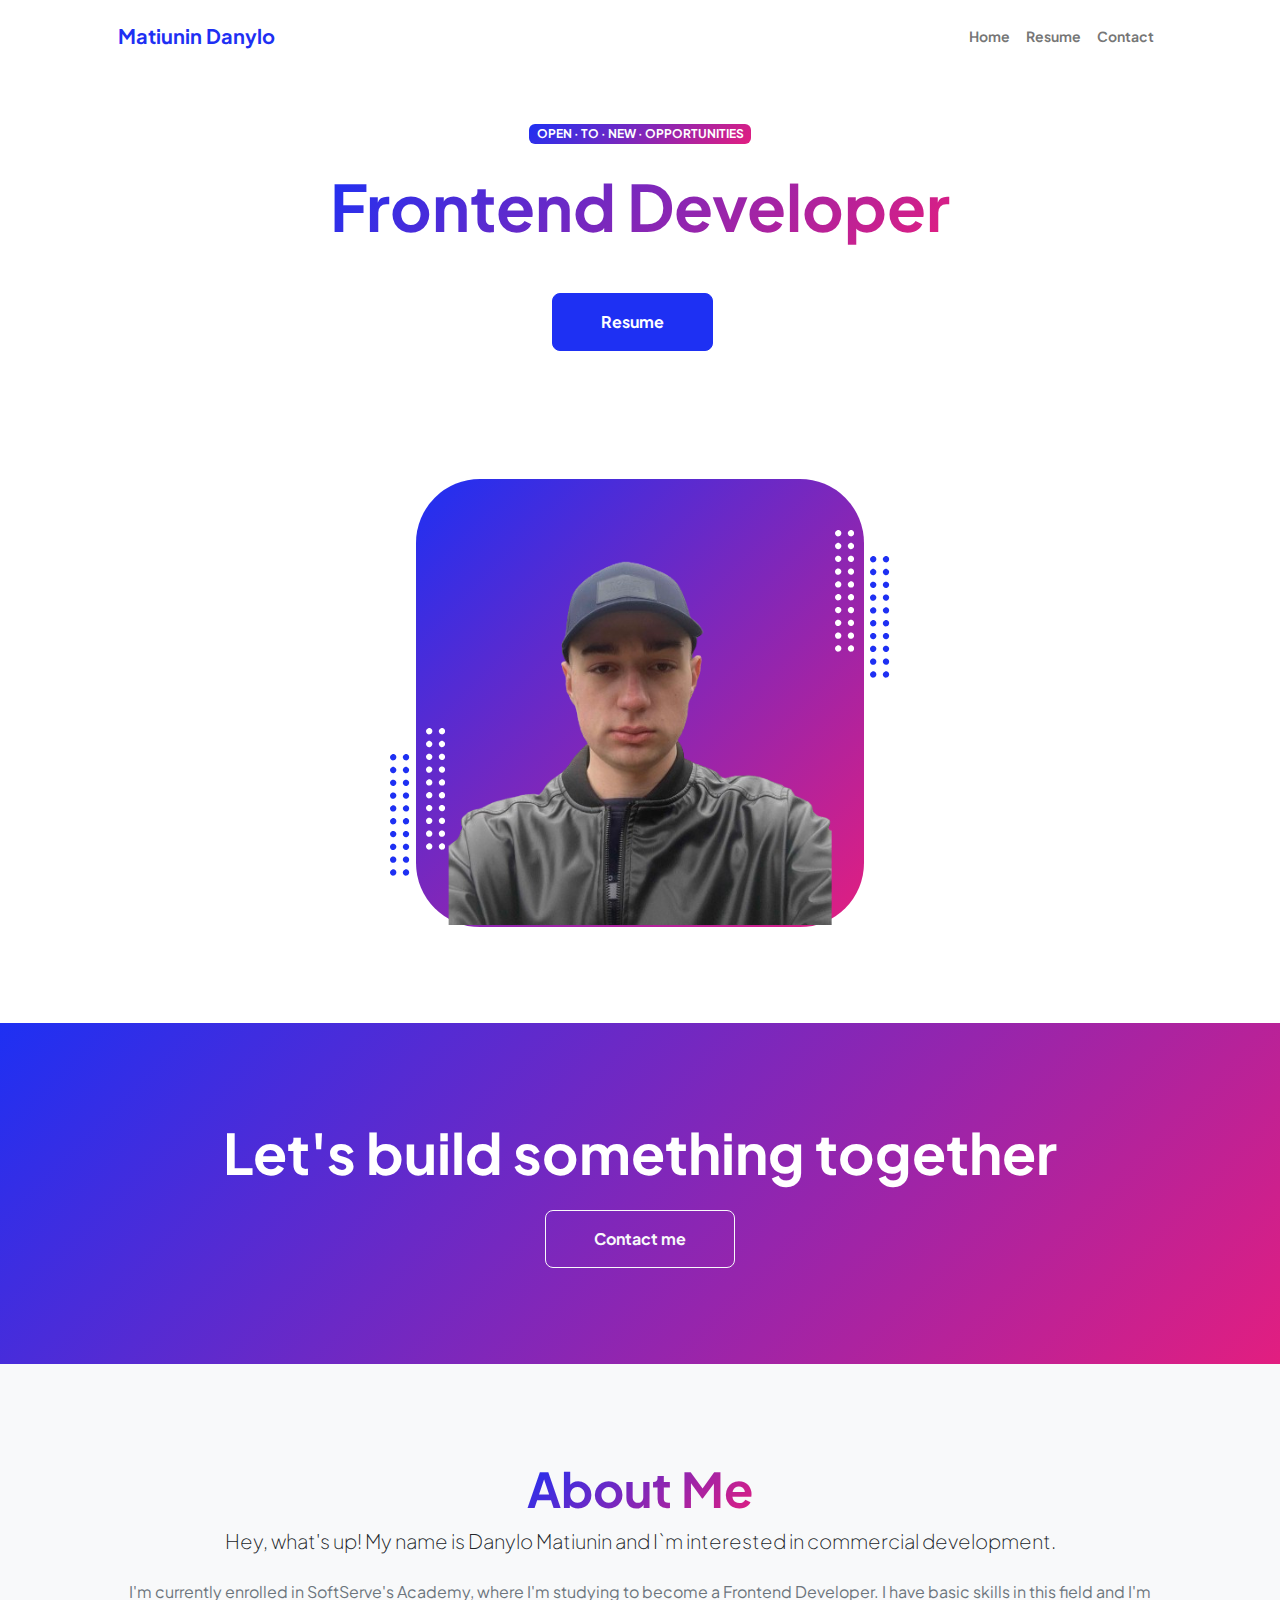
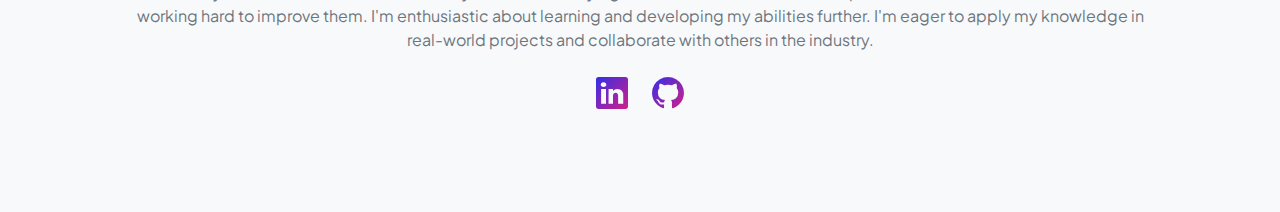
==== commit 7395f17a: "update" ====
--- a/index.html
+++ b/index.html
@@ -15,7 +15,7 @@
         <!-- Bootstrap icons-->
         <link href="https://cdn.jsdelivr.net/npm/bootstrap-icons@1.8.1/font/bootstrap-icons.css" rel="stylesheet" />
         <!-- Core theme CSS (includes Bootstrap)-->
-        <link href="css/styles.css" rel="stylesheet" />
+        <link href="./styles.css" rel="stylesheet" />
     </head>
     <body class="d-flex flex-column h-100">
         <main class="flex-shrink-0">
@@ -53,7 +53,7 @@
                                 <div class="profile bg-gradient-primary-to-secondary">
                                     <!-- TIP: For best results, use a photo with a transparent background like the demo example below-->
                                     <!-- Watch a tutorial on how to do this on YouTube (link)-->
-                                    <img class="profile-img" src="/assets/me-image.png" alt="..." />
+                                    <img class="profile-img" src="./me-image.png" alt="..." />
                                     <div class="dots-1">
                                         <!-- SVG Dots-->
                                         <svg version="1.1" xmlns="http://www.w3.org/2000/svg" xmlns:xlink="http://www.w3.org/1999/xlink" x="0px" y="0px" viewBox="0 0 191.6 1215.4" style="enable-background: new 0 0 191.6 1215.4" xml:space="preserve">
@@ -203,6 +203,6 @@
         <!-- Bootstrap core JS-->
         <script src="https://cdn.jsdelivr.net/npm/bootstrap@5.2.3/dist/js/bootstrap.bundle.min.js"></script>
         <!-- Core theme JS-->
-        <script src="js/scripts.js"></script>
+        <script src="./scripts.js"></script>
     </body>
 </html>
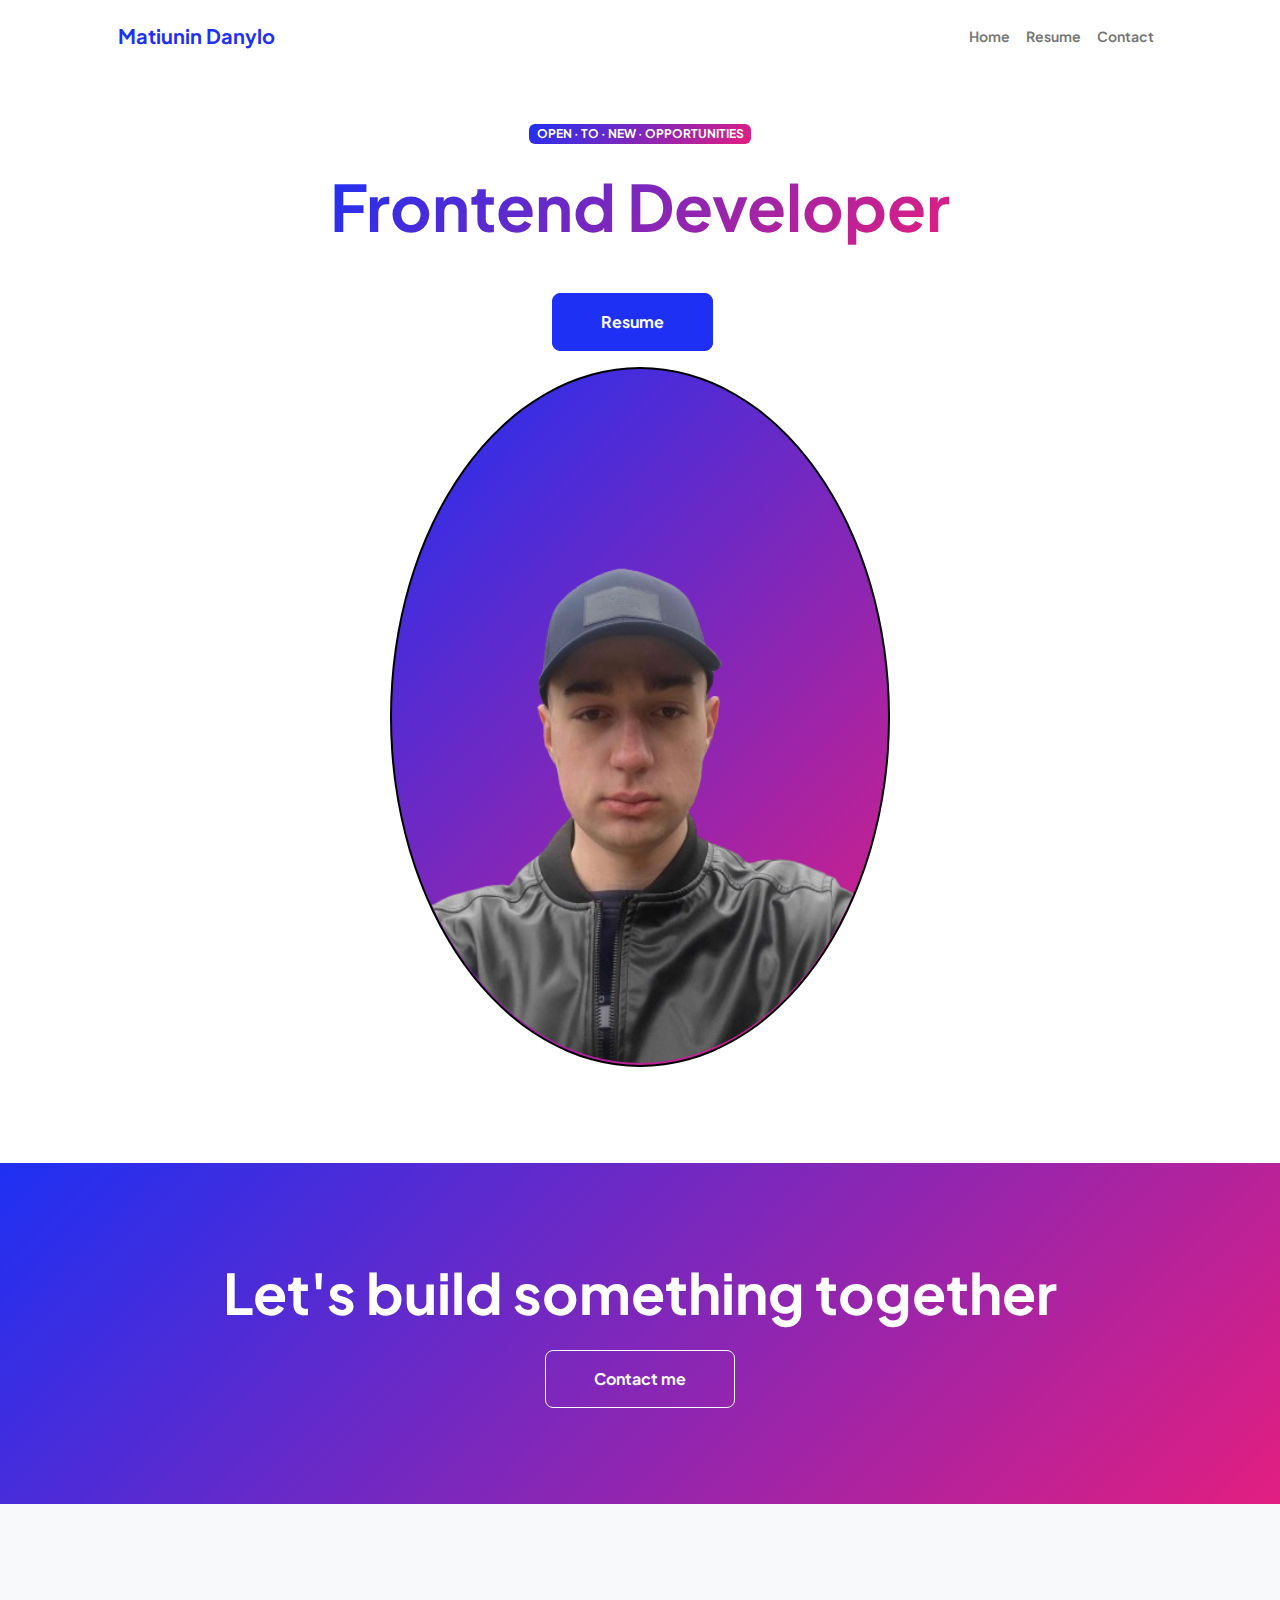
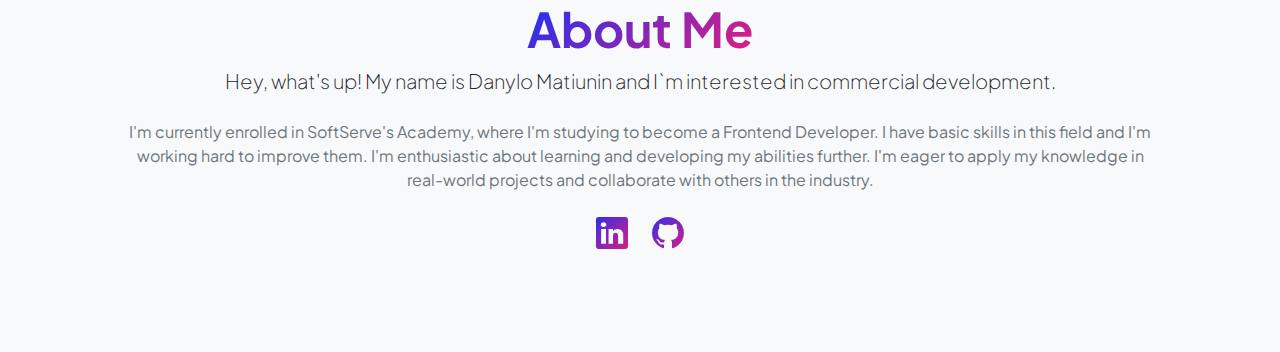
==== commit f01eab3a: "update" ====
--- a/index.html
+++ b/index.html
@@ -48,124 +48,8 @@
                             </div>
                         </div>
                         <div class="col-xxl-7">
-                            <!-- Header profile picture-->
-                            <div class="d-flex justify-content-center mt-5 mt-xxl-0">
-                                <div class="profile bg-gradient-primary-to-secondary">
-                                    <!-- TIP: For best results, use a photo with a transparent background like the demo example below-->
-                                    <!-- Watch a tutorial on how to do this on YouTube (link)-->
-                                    <img class="profile-img" src="./me-image.png" alt="..." />
-                                    <div class="dots-1">
-                                        <!-- SVG Dots-->
-                                        <svg version="1.1" xmlns="http://www.w3.org/2000/svg" xmlns:xlink="http://www.w3.org/1999/xlink" x="0px" y="0px" viewBox="0 0 191.6 1215.4" style="enable-background: new 0 0 191.6 1215.4" xml:space="preserve">
-                                            <g transform="translate(0.000000,1280.000000) scale(0.100000,-0.100000)">
-                                                <path d="M227.7,12788.6c-105-35-200-141-222-248c-43-206,163-412,369-369c155,32,275,190,260,339c-11,105-90,213-190,262        C383.7,12801.6,289.7,12808.6,227.7,12788.6z"></path>
-                                                <path d="M1507.7,12788.6c-151-50-253-216-222-362c25-119,136-230,254-255c194-41,395,142,375,339c-11,105-90,213-190,262        C1663.7,12801.6,1569.7,12808.6,1507.7,12788.6z"></path>
-                                                <path d="M227.7,11508.6c-105-35-200-141-222-248c-43-206,163-412,369-369c155,32,275,190,260,339c-11,105-90,213-190,262        C383.7,11521.6,289.7,11528.6,227.7,11508.6z"></path>
-                                                <path d="M1507.7,11508.6c-151-50-253-216-222-362c25-119,136-230,254-255c194-41,395,142,375,339c-11,105-90,213-190,262        C1663.7,11521.6,1569.7,11528.6,1507.7,11508.6z"></path>
-                                                <path d="M227.7,10228.6c-105-35-200-141-222-248c-43-206,163-412,369-369c155,32,275,190,260,339c-11,105-90,213-190,262        C383.7,10241.6,289.7,10248.6,227.7,10228.6z"></path>
-                                                <path d="M1507.7,10228.6c-105-35-200-141-222-248c-43-206,163-412,369-369c155,32,275,190,260,339c-11,105-90,213-190,262        C1663.7,10241.6,1569.7,10248.6,1507.7,10228.6z"></path>
-                                                <path d="M227.7,8948.6c-105-35-200-141-222-248c-43-206,163-412,369-369c155,32,275,190,260,339c-11,105-90,213-190,262        C383.7,8961.6,289.7,8968.6,227.7,8948.6z"></path>
-                                                <path d="M1507.7,8948.6c-105-35-200-141-222-248c-43-206,163-412,369-369c155,32,275,190,260,339c-11,105-90,213-190,262        C1663.7,8961.6,1569.7,8968.6,1507.7,8948.6z"></path>
-                                                <path d="M227.7,7668.6c-105-35-200-141-222-248c-43-206,163-412,369-369c155,32,275,190,260,339c-11,105-90,213-190,262        C383.7,7681.6,289.7,7688.6,227.7,7668.6z"></path>
-                                                <path d="M1507.7,7668.6c-105-35-200-141-222-248c-43-206,163-412,369-369c155,32,275,190,260,339c-11,105-90,213-190,262        C1663.7,7681.6,1569.7,7688.6,1507.7,7668.6z"></path>
-                                                <path d="M227.7,6388.6c-105-35-200-141-222-248c-43-206,163-412,369-369c155,32,275,190,260,339c-11,105-90,213-190,262        C383.7,6401.6,289.7,6408.6,227.7,6388.6z"></path>
-                                                <path d="M1507.7,6388.6c-105-35-200-141-222-248c-43-206,163-412,369-369c155,32,275,190,260,339c-11,105-90,213-190,262        C1663.7,6401.6,1569.7,6408.6,1507.7,6388.6z"></path>
-                                                <path d="M227.7,5108.6c-105-35-200-141-222-248c-43-206,163-412,369-369c155,32,275,190,260,339c-11,105-90,213-190,262        C383.7,5121.6,289.7,5128.6,227.7,5108.6z"></path>
-                                                <path d="M1507.7,5108.6c-105-35-200-141-222-248c-43-206,163-412,369-369c155,32,275,190,260,339c-11,105-90,213-190,262        C1663.7,5121.6,1569.7,5128.6,1507.7,5108.6z"></path>
-                                                <path d="M227.7,3828.6c-105-35-200-141-222-248c-43-206,163-412,369-369c155,32,275,190,260,339c-11,105-90,213-190,262        C383.7,3841.6,289.7,3848.6,227.7,3828.6z"></path>
-                                                <path d="M1507.7,3828.6c-105-35-200-141-222-248c-43-206,163-412,369-369c155,32,275,190,260,339c-11,105-90,213-190,262        C1663.7,3841.6,1569.7,3848.6,1507.7,3828.6z"></path>
-                                                <path d="M227.7,2548.6c-105-35-200-141-222-248c-43-206,163-412,369-369c155,32,275,190,260,339c-11,105-90,213-190,262        C383.7,2561.6,289.7,2568.6,227.7,2548.6z"></path>
-                                                <path d="M1507.7,2548.6c-105-35-200-141-222-248c-43-206,163-412,369-369c155,32,275,190,260,339c-11,105-90,213-190,262        C1663.7,2561.6,1569.7,2568.6,1507.7,2548.6z"></path>
-                                                <path d="M227.7,1268.6c-105-35-200-141-222-248c-43-206,163-412,369-369c155,32,275,190,260,339c-11,105-90,213-190,262        C383.7,1281.6,289.7,1288.6,227.7,1268.6z"></path>
-                                                <path d="M1507.7,1268.6c-105-35-200-141-222-248c-43-206,163-412,369-369c155,32,275,190,260,339c-11,105-90,213-190,262        C1663.7,1281.6,1569.7,1288.6,1507.7,1268.6z"></path>
-                                            </g>
-                                        </svg>
-                                        <!-- END of SVG dots-->
-                                    </div>
-                                    <div class="dots-2">
-                                        <!-- SVG Dots-->
-                                        <svg version="1.1" xmlns="http://www.w3.org/2000/svg" xmlns:xlink="http://www.w3.org/1999/xlink" x="0px" y="0px" viewBox="0 0 191.6 1215.4" style="enable-background: new 0 0 191.6 1215.4" xml:space="preserve">
-                                            <g transform="translate(0.000000,1280.000000) scale(0.100000,-0.100000)">
-                                                <path d="M227.7,12788.6c-105-35-200-141-222-248c-43-206,163-412,369-369c155,32,275,190,260,339c-11,105-90,213-190,262        C383.7,12801.6,289.7,12808.6,227.7,12788.6z"></path>
-                                                <path d="M1507.7,12788.6c-151-50-253-216-222-362c25-119,136-230,254-255c194-41,395,142,375,339c-11,105-90,213-190,262        C1663.7,12801.6,1569.7,12808.6,1507.7,12788.6z"></path>
-                                                <path d="M227.7,11508.6c-105-35-200-141-222-248c-43-206,163-412,369-369c155,32,275,190,260,339c-11,105-90,213-190,262        C383.7,11521.6,289.7,11528.6,227.7,11508.6z"></path>
-                                                <path d="M1507.7,11508.6c-151-50-253-216-222-362c25-119,136-230,254-255c194-41,395,142,375,339c-11,105-90,213-190,262        C1663.7,11521.6,1569.7,11528.6,1507.7,11508.6z"></path>
-                                                <path d="M227.7,10228.6c-105-35-200-141-222-248c-43-206,163-412,369-369c155,32,275,190,260,339c-11,105-90,213-190,262        C383.7,10241.6,289.7,10248.6,227.7,10228.6z"></path>
-                                                <path d="M1507.7,10228.6c-105-35-200-141-222-248c-43-206,163-412,369-369c155,32,275,190,260,339c-11,105-90,213-190,262        C1663.7,10241.6,1569.7,10248.6,1507.7,10228.6z"></path>
-                                                <path d="M227.7,8948.6c-105-35-200-141-222-248c-43-206,163-412,369-369c155,32,275,190,260,339c-11,105-90,213-190,262        C383.7,8961.6,289.7,8968.6,227.7,8948.6z"></path>
-                                                <path d="M1507.7,8948.6c-105-35-200-141-222-248c-43-206,163-412,369-369c155,32,275,190,260,339c-11,105-90,213-190,262        C1663.7,8961.6,1569.7,8968.6,1507.7,8948.6z"></path>
-                                                <path d="M227.7,7668.6c-105-35-200-141-222-248c-43-206,163-412,369-369c155,32,275,190,260,339c-11,105-90,213-190,262        C383.7,7681.6,289.7,7688.6,227.7,7668.6z"></path>
-                                                <path d="M1507.7,7668.6c-105-35-200-141-222-248c-43-206,163-412,369-369c155,32,275,190,260,339c-11,105-90,213-190,262        C1663.7,7681.6,1569.7,7688.6,1507.7,7668.6z"></path>
-                                                <path d="M227.7,6388.6c-105-35-200-141-222-248c-43-206,163-412,369-369c155,32,275,190,260,339c-11,105-90,213-190,262        C383.7,6401.6,289.7,6408.6,227.7,6388.6z"></path>
-                                                <path d="M1507.7,6388.6c-105-35-200-141-222-248c-43-206,163-412,369-369c155,32,275,190,260,339c-11,105-90,213-190,262        C1663.7,6401.6,1569.7,6408.6,1507.7,6388.6z"></path>
-                                                <path d="M227.7,5108.6c-105-35-200-141-222-248c-43-206,163-412,369-369c155,32,275,190,260,339c-11,105-90,213-190,262        C383.7,5121.6,289.7,5128.6,227.7,5108.6z"></path>
-                                                <path d="M1507.7,5108.6c-105-35-200-141-222-248c-43-206,163-412,369-369c155,32,275,190,260,339c-11,105-90,213-190,262        C1663.7,5121.6,1569.7,5128.6,1507.7,5108.6z"></path>
-                                                <path d="M227.7,3828.6c-105-35-200-141-222-248c-43-206,163-412,369-369c155,32,275,190,260,339c-11,105-90,213-190,262        C383.7,3841.6,289.7,3848.6,227.7,3828.6z"></path>
-                                                <path d="M1507.7,3828.6c-105-35-200-141-222-248c-43-206,163-412,369-369c155,32,275,190,260,339c-11,105-90,213-190,262        C1663.7,3841.6,1569.7,3848.6,1507.7,3828.6z"></path>
-                                                <path d="M227.7,2548.6c-105-35-200-141-222-248c-43-206,163-412,369-369c155,32,275,190,260,339c-11,105-90,213-190,262        C383.7,2561.6,289.7,2568.6,227.7,2548.6z"></path>
-                                                <path d="M1507.7,2548.6c-105-35-200-141-222-248c-43-206,163-412,369-369c155,32,275,190,260,339c-11,105-90,213-190,262        C1663.7,2561.6,1569.7,2568.6,1507.7,2548.6z"></path>
-                                                <path d="M227.7,1268.6c-105-35-200-141-222-248c-43-206,163-412,369-369c155,32,275,190,260,339c-11,105-90,213-190,262        C383.7,1281.6,289.7,1288.6,227.7,1268.6z"></path>
-                                                <path d="M1507.7,1268.6c-105-35-200-141-222-248c-43-206,163-412,369-369c155,32,275,190,260,339c-11,105-90,213-190,262        C1663.7,1281.6,1569.7,1288.6,1507.7,1268.6z"></path>
-                                            </g>
-                                        </svg>
-                                        <!-- END of SVG dots-->
-                                    </div>
-                                    <div class="dots-3">
-                                        <!-- SVG Dots-->
-                                        <svg version="1.1" xmlns="http://www.w3.org/2000/svg" xmlns:xlink="http://www.w3.org/1999/xlink" x="0px" y="0px" viewBox="0 0 191.6 1215.4" style="enable-background: new 0 0 191.6 1215.4" xml:space="preserve">
-                                            <g transform="translate(0.000000,1280.000000) scale(0.100000,-0.100000)">
-                                                <path d="M227.7,12788.6c-105-35-200-141-222-248c-43-206,163-412,369-369c155,32,275,190,260,339c-11,105-90,213-190,262        C383.7,12801.6,289.7,12808.6,227.7,12788.6z"></path>
-                                                <path d="M1507.7,12788.6c-151-50-253-216-222-362c25-119,136-230,254-255c194-41,395,142,375,339c-11,105-90,213-190,262        C1663.7,12801.6,1569.7,12808.6,1507.7,12788.6z"></path>
-                                                <path d="M227.7,11508.6c-105-35-200-141-222-248c-43-206,163-412,369-369c155,32,275,190,260,339c-11,105-90,213-190,262        C383.7,11521.6,289.7,11528.6,227.7,11508.6z"></path>
-                                                <path d="M1507.7,11508.6c-151-50-253-216-222-362c25-119,136-230,254-255c194-41,395,142,375,339c-11,105-90,213-190,262        C1663.7,11521.6,1569.7,11528.6,1507.7,11508.6z"></path>
-                                                <path d="M227.7,10228.6c-105-35-200-141-222-248c-43-206,163-412,369-369c155,32,275,190,260,339c-11,105-90,213-190,262        C383.7,10241.6,289.7,10248.6,227.7,10228.6z"></path>
-                                                <path d="M1507.7,10228.6c-105-35-200-141-222-248c-43-206,163-412,369-369c155,32,275,190,260,339c-11,105-90,213-190,262        C1663.7,10241.6,1569.7,10248.6,1507.7,10228.6z"></path>
-                                                <path d="M227.7,8948.6c-105-35-200-141-222-248c-43-206,163-412,369-369c155,32,275,190,260,339c-11,105-90,213-190,262        C383.7,8961.6,289.7,8968.6,227.7,8948.6z"></path>
-                                                <path d="M1507.7,8948.6c-105-35-200-141-222-248c-43-206,163-412,369-369c155,32,275,190,260,339c-11,105-90,213-190,262        C1663.7,8961.6,1569.7,8968.6,1507.7,8948.6z"></path>
-                                                <path d="M227.7,7668.6c-105-35-200-141-222-248c-43-206,163-412,369-369c155,32,275,190,260,339c-11,105-90,213-190,262        C383.7,7681.6,289.7,7688.6,227.7,7668.6z"></path>
-                                                <path d="M1507.7,7668.6c-105-35-200-141-222-248c-43-206,163-412,369-369c155,32,275,190,260,339c-11,105-90,213-190,262        C1663.7,7681.6,1569.7,7688.6,1507.7,7668.6z"></path>
-                                                <path d="M227.7,6388.6c-105-35-200-141-222-248c-43-206,163-412,369-369c155,32,275,190,260,339c-11,105-90,213-190,262        C383.7,6401.6,289.7,6408.6,227.7,6388.6z"></path>
-                                                <path d="M1507.7,6388.6c-105-35-200-141-222-248c-43-206,163-412,369-369c155,32,275,190,260,339c-11,105-90,213-190,262        C1663.7,6401.6,1569.7,6408.6,1507.7,6388.6z"></path>
-                                                <path d="M227.7,5108.6c-105-35-200-141-222-248c-43-206,163-412,369-369c155,32,275,190,260,339c-11,105-90,213-190,262        C383.7,5121.6,289.7,5128.6,227.7,5108.6z"></path>
-                                                <path d="M1507.7,5108.6c-105-35-200-141-222-248c-43-206,163-412,369-369c155,32,275,190,260,339c-11,105-90,213-190,262        C1663.7,5121.6,1569.7,5128.6,1507.7,5108.6z"></path>
-                                                <path d="M227.7,3828.6c-105-35-200-141-222-248c-43-206,163-412,369-369c155,32,275,190,260,339c-11,105-90,213-190,262        C383.7,3841.6,289.7,3848.6,227.7,3828.6z"></path>
-                                                <path d="M1507.7,3828.6c-105-35-200-141-222-248c-43-206,163-412,369-369c155,32,275,190,260,339c-11,105-90,213-190,262        C1663.7,3841.6,1569.7,3848.6,1507.7,3828.6z"></path>
-                                                <path d="M227.7,2548.6c-105-35-200-141-222-248c-43-206,163-412,369-369c155,32,275,190,260,339c-11,105-90,213-190,262        C383.7,2561.6,289.7,2568.6,227.7,2548.6z"></path>
-                                                <path d="M1507.7,2548.6c-105-35-200-141-222-248c-43-206,163-412,369-369c155,32,275,190,260,339c-11,105-90,213-190,262        C1663.7,2561.6,1569.7,2568.6,1507.7,2548.6z"></path>
-                                                <path d="M227.7,1268.6c-105-35-200-141-222-248c-43-206,163-412,369-369c155,32,275,190,260,339c-11,105-90,213-190,262        C383.7,1281.6,289.7,1288.6,227.7,1268.6z"></path>
-                                                <path d="M1507.7,1268.6c-105-35-200-141-222-248c-43-206,163-412,369-369c155,32,275,190,260,339c-11,105-90,213-190,262        C1663.7,1281.6,1569.7,1288.6,1507.7,1268.6z"></path>
-                                            </g>
-                                        </svg>
-                                        <!-- END of SVG dots-->
-                                    </div>
-                                    <div class="dots-4">
-                                        <!-- SVG Dots-->
-                                        <svg version="1.1" xmlns="http://www.w3.org/2000/svg" xmlns:xlink="http://www.w3.org/1999/xlink" x="0px" y="0px" viewBox="0 0 191.6 1215.4" style="enable-background: new 0 0 191.6 1215.4" xml:space="preserve">
-                                            <g transform="translate(0.000000,1280.000000) scale(0.100000,-0.100000)">
-                                                <path d="M227.7,12788.6c-105-35-200-141-222-248c-43-206,163-412,369-369c155,32,275,190,260,339c-11,105-90,213-190,262        C383.7,12801.6,289.7,12808.6,227.7,12788.6z"></path>
-                                                <path d="M1507.7,12788.6c-151-50-253-216-222-362c25-119,136-230,254-255c194-41,395,142,375,339c-11,105-90,213-190,262        C1663.7,12801.6,1569.7,12808.6,1507.7,12788.6z"></path>
-                                                <path d="M227.7,11508.6c-105-35-200-141-222-248c-43-206,163-412,369-369c155,32,275,190,260,339c-11,105-90,213-190,262        C383.7,11521.6,289.7,11528.6,227.7,11508.6z"></path>
-                                                <path d="M1507.7,11508.6c-151-50-253-216-222-362c25-119,136-230,254-255c194-41,395,142,375,339c-11,105-90,213-190,262        C1663.7,11521.6,1569.7,11528.6,1507.7,11508.6z"></path>
-                                                <path d="M227.7,10228.6c-105-35-200-141-222-248c-43-206,163-412,369-369c155,32,275,190,260,339c-11,105-90,213-190,262        C383.7,10241.6,289.7,10248.6,227.7,10228.6z"></path>
-                                                <path d="M1507.7,10228.6c-105-35-200-141-222-248c-43-206,163-412,369-369c155,32,275,190,260,339c-11,105-90,213-190,262        C1663.7,10241.6,1569.7,10248.6,1507.7,10228.6z"></path>
-                                                <path d="M227.7,8948.6c-105-35-200-141-222-248c-43-206,163-412,369-369c155,32,275,190,260,339c-11,105-90,213-190,262        C383.7,8961.6,289.7,8968.6,227.7,8948.6z"></path>
-                                                <path d="M1507.7,8948.6c-105-35-200-141-222-248c-43-206,163-412,369-369c155,32,275,190,260,339c-11,105-90,213-190,262        C1663.7,8961.6,1569.7,8968.6,1507.7,8948.6z"></path>
-                                                <path d="M227.7,7668.6c-105-35-200-141-222-248c-43-206,163-412,369-369c155,32,275,190,260,339c-11,105-90,213-190,262        C383.7,7681.6,289.7,7688.6,227.7,7668.6z"></path>
-                                                <path d="M1507.7,7668.6c-105-35-200-141-222-248c-43-206,163-412,369-369c155,32,275,190,260,339c-11,105-90,213-190,262        C1663.7,7681.6,1569.7,7688.6,1507.7,7668.6z"></path>
-                                                <path d="M227.7,6388.6c-105-35-200-141-222-248c-43-206,163-412,369-369c155,32,275,190,260,339c-11,105-90,213-190,262        C383.7,6401.6,289.7,6408.6,227.7,6388.6z"></path>
-                                                <path d="M1507.7,6388.6c-105-35-200-141-222-248c-43-206,163-412,369-369c155,32,275,190,260,339c-11,105-90,213-190,262        C1663.7,6401.6,1569.7,6408.6,1507.7,6388.6z"></path>
-                                                <path d="M227.7,5108.6c-105-35-200-141-222-248c-43-206,163-412,369-369c155,32,275,190,260,339c-11,105-90,213-190,262        C383.7,5121.6,289.7,5128.6,227.7,5108.6z"></path>
-                                                <path d="M1507.7,5108.6c-105-35-200-141-222-248c-43-206,163-412,369-369c155,32,275,190,260,339c-11,105-90,213-190,262        C1663.7,5121.6,1569.7,5128.6,1507.7,5108.6z"></path>
-                                                <path d="M227.7,3828.6c-105-35-200-141-222-248c-43-206,163-412,369-369c155,32,275,190,260,339c-11,105-90,213-190,262        C383.7,3841.6,289.7,3848.6,227.7,3828.6z"></path>
-                                                <path d="M1507.7,3828.6c-105-35-200-141-222-248c-43-206,163-412,369-369c155,32,275,190,260,339c-11,105-90,213-190,262        C1663.7,3841.6,1569.7,3848.6,1507.7,3828.6z"></path>
-                                                <path d="M227.7,2548.6c-105-35-200-141-222-248c-43-206,163-412,369-369c155,32,275,190,260,339c-11,105-90,213-190,262        C383.7,2561.6,289.7,2568.6,227.7,2548.6z"></path>
-                                                <path d="M1507.7,2548.6c-105-35-200-141-222-248c-43-206,163-412,369-369c155,32,275,190,260,339c-11,105-90,213-190,262        C1663.7,2561.6,1569.7,2568.6,1507.7,2548.6z"></path>
-                                                <path d="M227.7,1268.6c-105-35-200-141-222-248c-43-206,163-412,369-369c155,32,275,190,260,339c-11,105-90,213-190,262        C383.7,1281.6,289.7,1288.6,227.7,1268.6z"></path>
-                                                <path d="M1507.7,1268.6c-105-35-200-141-222-248c-43-206,163-412,369-369c155,32,275,190,260,339c-11,105-90,213-190,262        C1663.7,1281.6,1569.7,1288.6,1507.7,1268.6z"></path>
-                                            </g>
-                                        </svg>
-                                        <!-- END of SVG dots-->
-                                    </div>
+                            <!-- Header profile picture-->                        
+                                    <img class="profile-img" src="./me-image.png" alt="..." />  
                                 </div>
                             </div>
                         </div>
